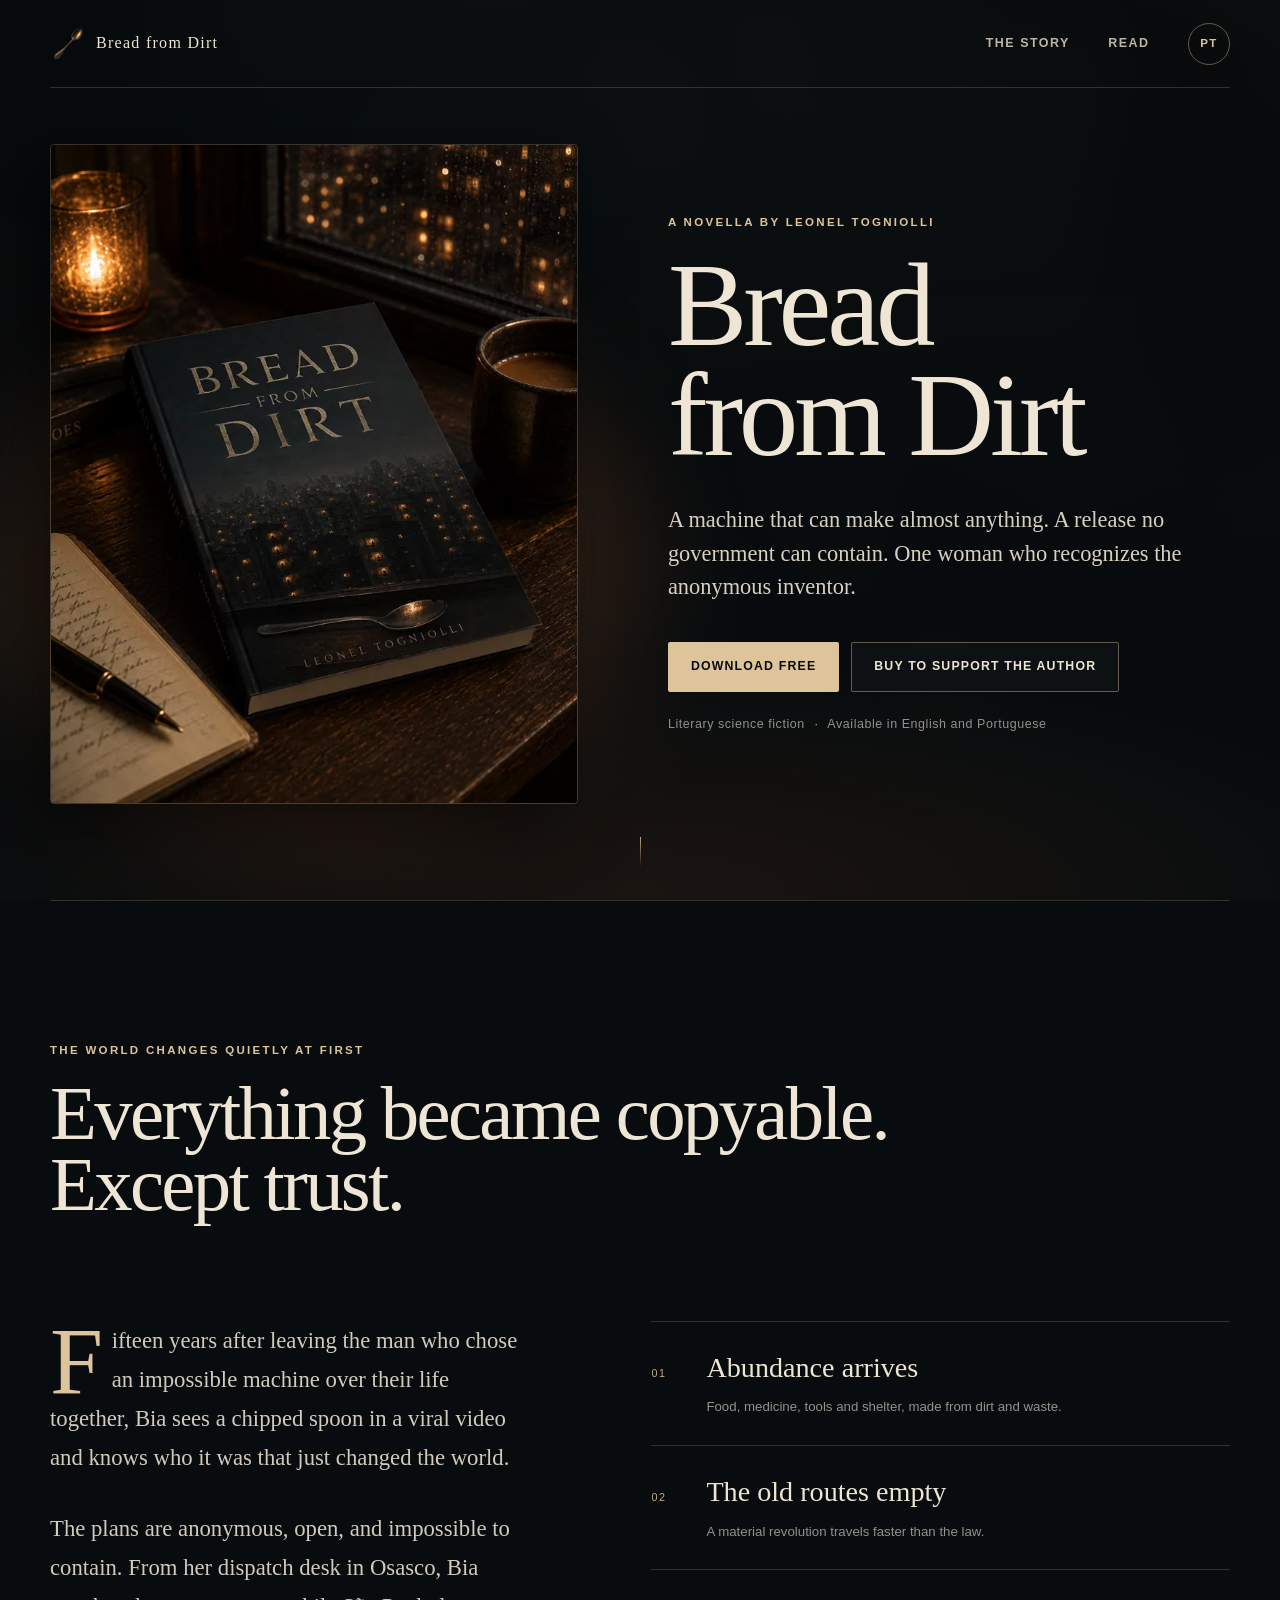
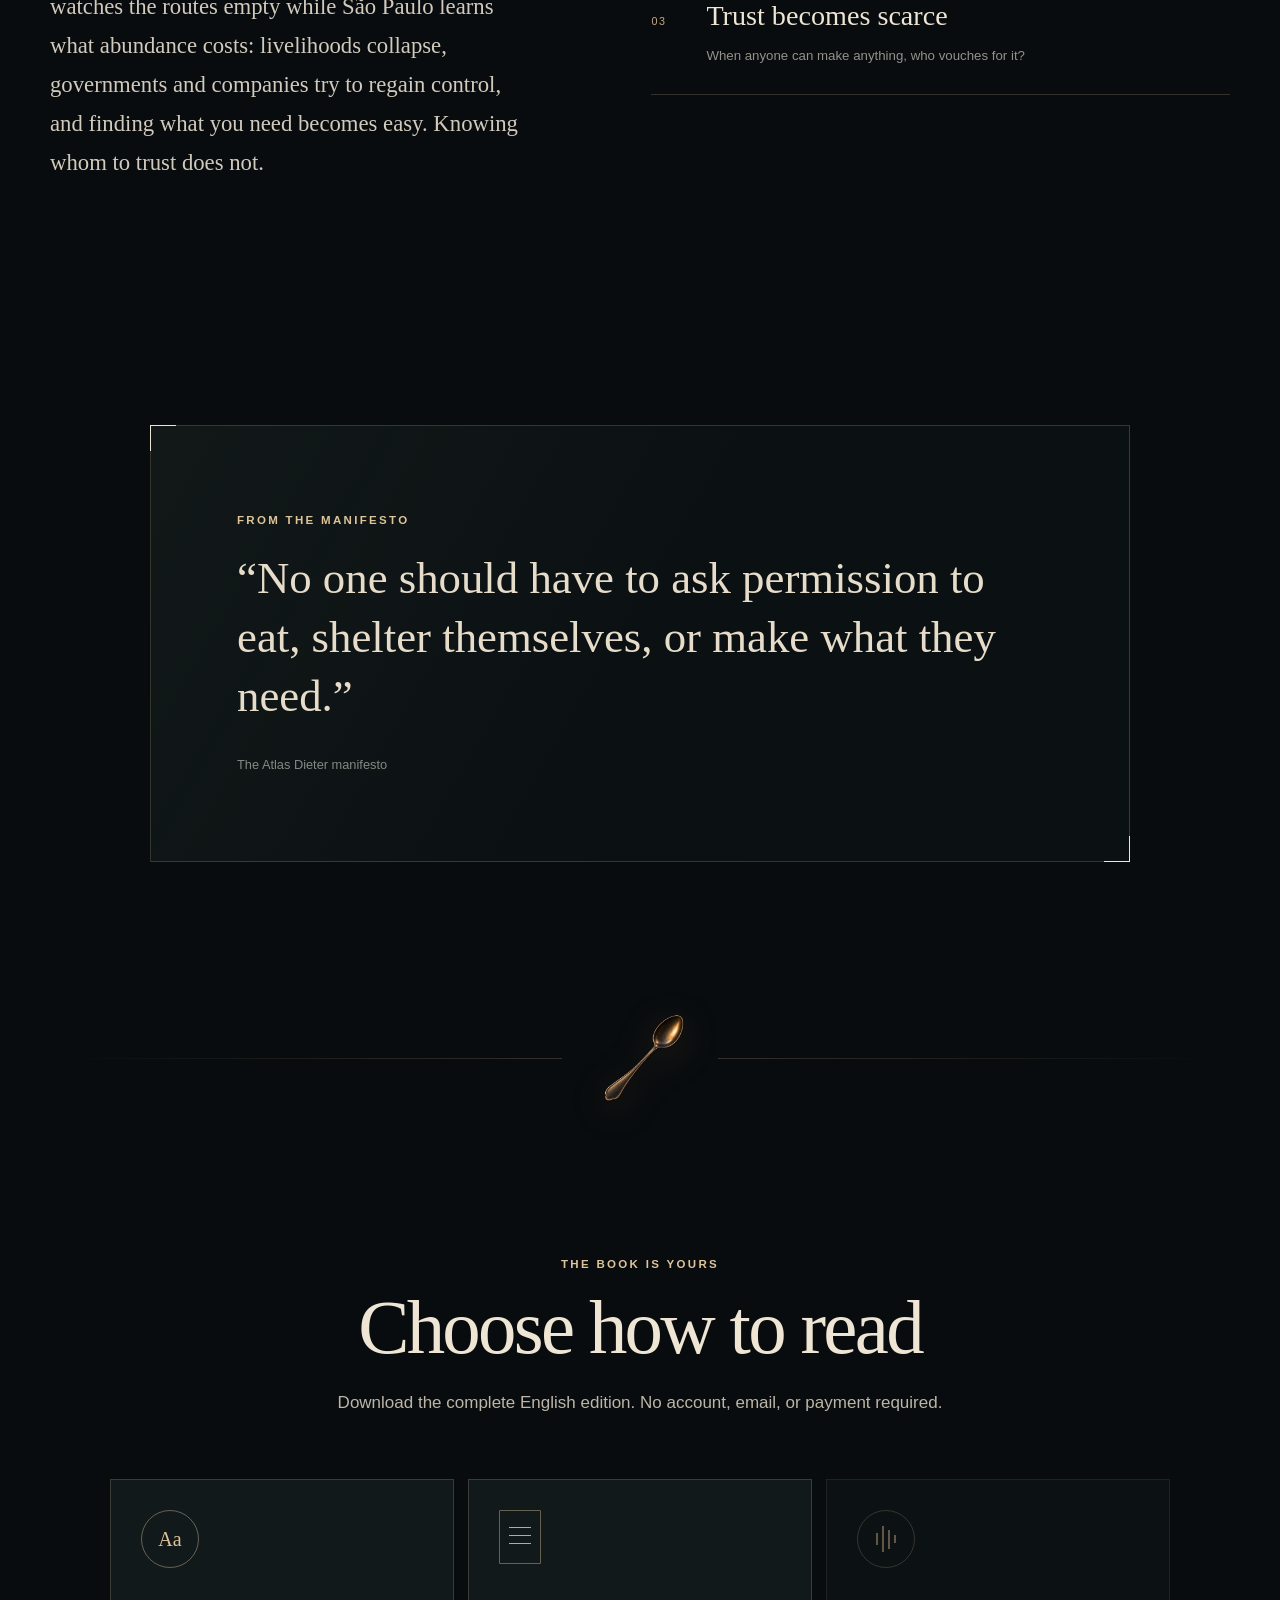
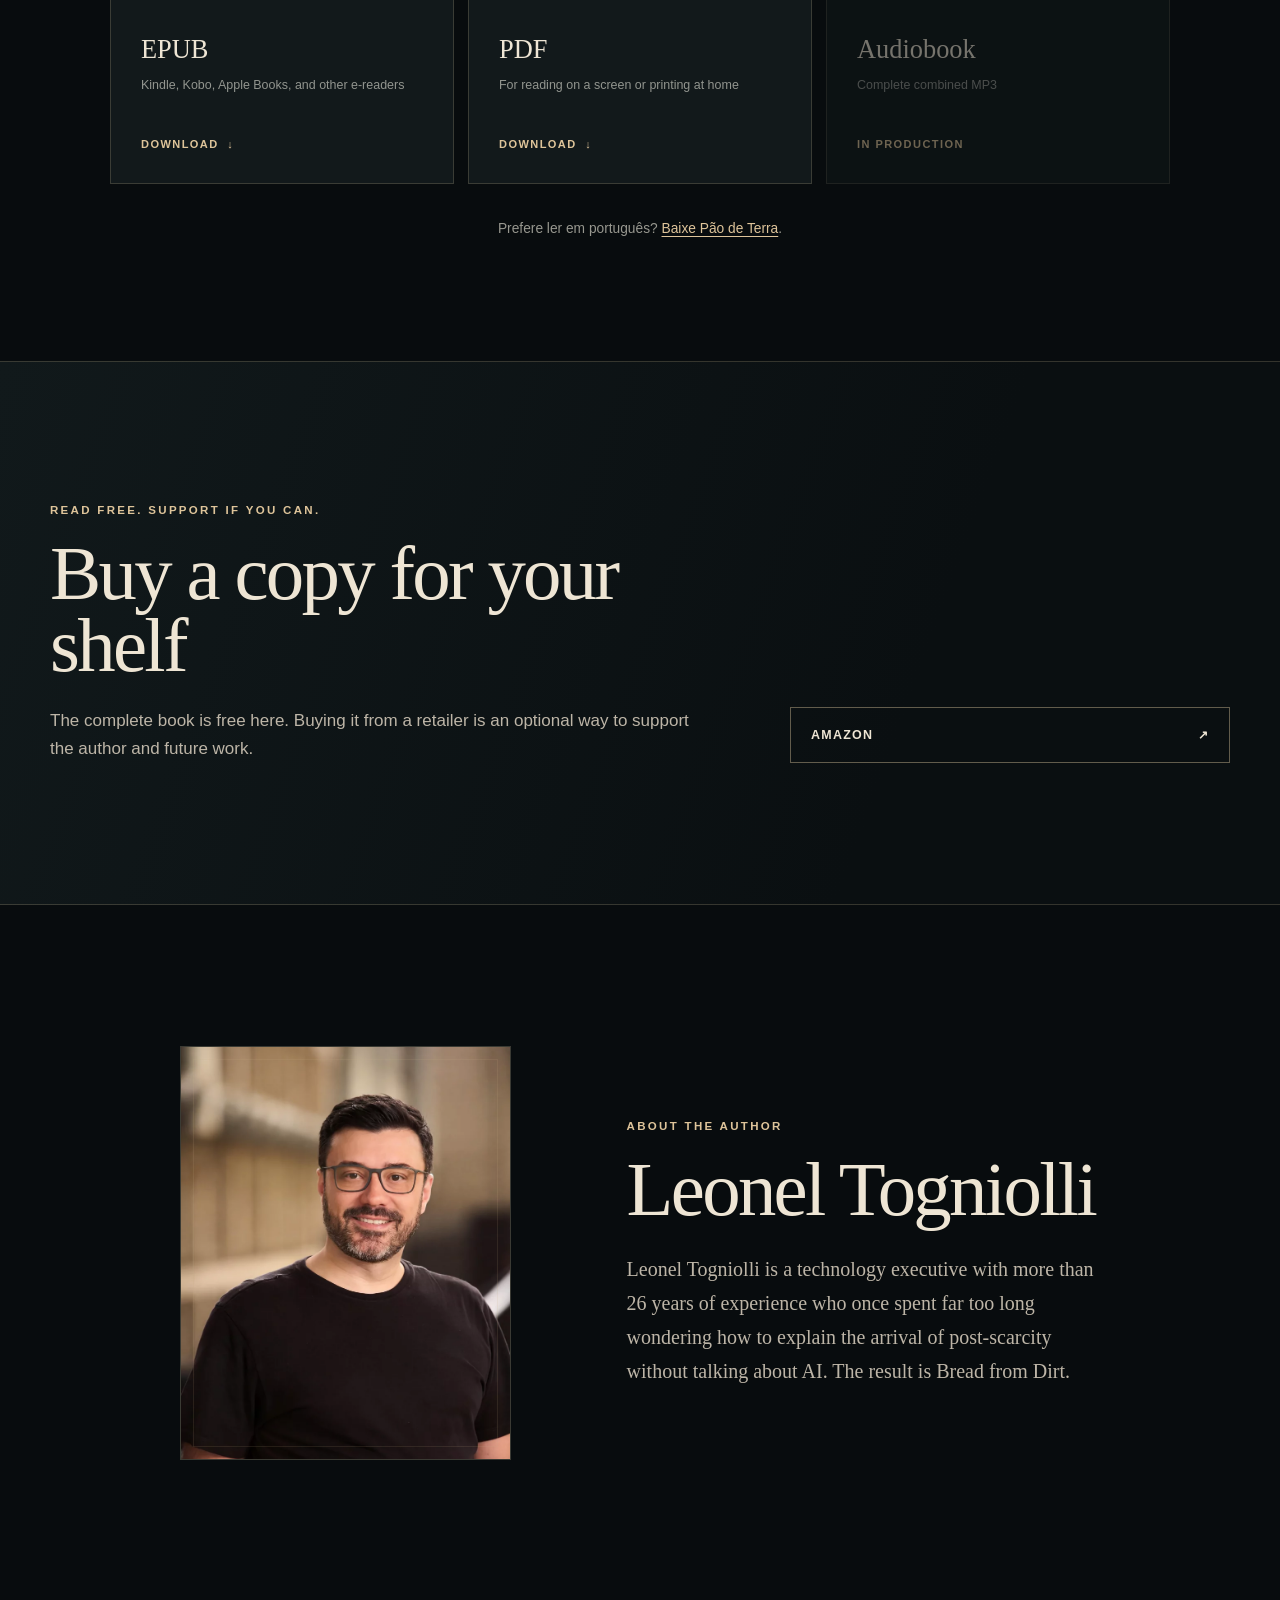
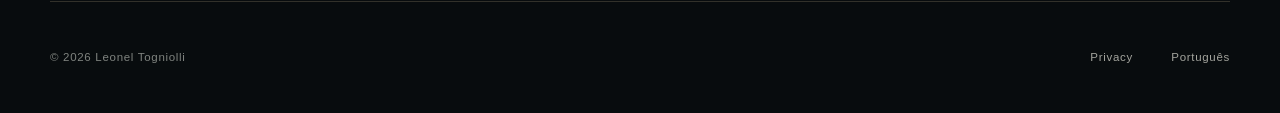
==== en/index.html @ 0d98cf8d "Publish ef00626" ====
<!doctype html>
<html lang="en">
<head>
  <meta charset="utf-8">
  <meta name="viewport" content="width=device-width, initial-scale=1">
  <meta name="description" content="Bread from Dirt is a literary science-fiction novella about an invention that makes physical goods copyable and moves scarcity from objects to trust.">
  <meta name="theme-color" content="#0b1113">
  <meta property="og:type" content="book">
  <meta property="og:title" content="Bread from Dirt | Leonel Togniolli">
  <meta property="og:description" content="A machine that can make almost anything. A release no government can contain. One woman who recognizes the anonymous inventor.">
  <meta property="og:image" content="https://ltogniolli.github.io/bread-from-dirt/assets/brand-mark-social.jpg">
  <meta property="og:image:width" content="1200">
  <meta property="og:image:height" content="1200">
  <meta property="og:image:alt" content="A glowing spoon above São Paulo at night">
  <meta property="og:url" content="https://ltogniolli.github.io/bread-from-dirt/en/">
  <meta property="og:locale" content="en_US">
  <meta name="twitter:card" content="summary_large_image">
  <link rel="canonical" href="https://ltogniolli.github.io/bread-from-dirt/en/">
  <link rel="alternate" hreflang="en" href="https://ltogniolli.github.io/bread-from-dirt/en/">
  <link rel="alternate" hreflang="pt-BR" href="https://ltogniolli.github.io/bread-from-dirt/pt-br/">
  <link rel="alternate" hreflang="x-default" href="https://ltogniolli.github.io/bread-from-dirt/">
  <link rel="icon" href="../assets/brand-mark-64.png" type="image/png">
  <link rel="stylesheet" href="../assets/styles.css">
  <script>document.documentElement.classList.add("js");</script>
  <script type="application/ld+json">
  {
    "@context": "https://schema.org",
    "@type": "Book",
    "name": "Bread from Dirt",
    "author": {"@type": "Person", "name": "Leonel Togniolli"},
    "inLanguage": "en",
    "genre": ["Science fiction", "Literary fiction"],
    "isAccessibleForFree": true,
    "image": "https://ltogniolli.github.io/bread-from-dirt/assets/cover-en.png",
    "url": "https://ltogniolli.github.io/bread-from-dirt/en/"
  }
  </script>
  <title>Bread from Dirt | Leonel Togniolli</title>
</head>
<body class="locale-en">
  <a class="skip-link" href="#main">Skip to content</a>

  <header class="site-header">
    <a class="wordmark" href="#top" aria-label="Bread from Dirt, home">
      <img class="wordmark-mark" src="../assets/brand-mark-160.webp" alt="" width="160" height="160">
      <span>Bread from Dirt</span>
    </a>
    <nav class="header-actions" aria-label="Primary navigation">
      <a class="header-link" href="#story">The story</a>
      <a class="header-link" href="#downloads">Read</a>
      <a class="language-switch" href="../pt-br/" hreflang="pt-BR" lang="pt-BR" data-language-switch="pt-br">
        <span aria-hidden="true">PT</span><span class="sr-only">Ler em português</span>
      </a>
    </nav>
  </header>

  <main id="main">
    <section class="hero" id="top" aria-labelledby="book-title">
      <div class="hero-atmosphere" aria-hidden="true"></div>
      <div class="hero-inner">
        <div class="cover-stage reveal">
          <div class="cover-glow" aria-hidden="true"></div>
          <picture>
            <source
              type="image/webp"
              srcset="../assets/hero-book-en-720.webp 720w, ../assets/hero-book-en-1122.webp 1122w"
              sizes="(max-width: 720px) 88vw, 42vw">
            <img
              class="book-cover"
              src="../assets/book_photo_enus.png"
              alt="A hardcover copy of Bread from Dirt on a writing desk beside a rain-streaked window"
              width="1122"
              height="1402"
              fetchpriority="high">
          </picture>
        </div>

        <div class="hero-copy reveal">
          <p class="eyebrow">A novella by Leonel Togniolli</p>
          <h1 id="book-title">Bread<br>from Dirt</h1>
          <p class="hero-deck">A machine that can make almost anything. A release no government can contain. One woman who recognizes the anonymous inventor.</p>
          <div class="hero-actions">
            <a class="button button-primary" href="#downloads">Download free</a>
            <a class="button button-secondary" href="#support" data-support-link hidden>Buy to support the author</a>
          </div>
          <p class="book-meta">Literary science fiction <span aria-hidden="true">·</span> Available in English and Portuguese</p>
        </div>
      </div>
      <a class="scroll-cue" href="#story" aria-label="Continue to the story"><span aria-hidden="true"></span></a>
    </section>

    <section class="story section" id="story" aria-labelledby="story-title">
      <div class="section-heading reveal">
        <p class="eyebrow">The world changes quietly at first</p>
        <h2 id="story-title">Everything became copyable.<br>Except trust.</h2>
      </div>
      <div class="story-grid">
        <div class="story-copy reveal">
          <p>Fifteen years after leaving the man who chose an impossible machine over their life together, Bia sees a chipped spoon in a viral video and knows who it was that just changed the world.</p>
          <p>The plans are anonymous, open, and impossible to contain. From her dispatch desk in Osasco, Bia watches the routes empty while São Paulo learns what abundance costs: livelihoods collapse, governments and companies try to regain control, and finding what you need becomes easy. Knowing whom to trust does not.</p>
        </div>
        <ol class="cascade-list reveal" aria-label="The cascade">
          <li><span>01</span><strong>Abundance arrives</strong><small>Food, medicine, tools and shelter, made from dirt and waste.</small></li>
          <li><span>02</span><strong>The old routes empty</strong><small>A material revolution travels faster than the law.</small></li>
          <li><span>03</span><strong>Trust becomes scarce</strong><small>When anyone can make anything, who vouches for it?</small></li>
        </ol>
      </div>
    </section>

    <section class="excerpt section" aria-labelledby="excerpt-title">
      <div class="excerpt-frame reveal">
        <p class="eyebrow">From the manifesto</p>
        <h2 id="excerpt-title" class="sr-only">An excerpt from Bread from Dirt</h2>
        <blockquote>
          <p>“No one should have to ask permission to eat, shelter themselves, or make what they need.”</p>
        </blockquote>
        <p class="excerpt-attribution">The Atlas Dieter manifesto</p>
      </div>
    </section>

    <div class="spoon-divider reveal" aria-hidden="true">
      <img src="../assets/brand-mark-160.webp" alt="" width="160" height="160">
    </div>

    <section class="downloads section" id="downloads" aria-labelledby="downloads-title">
      <div class="section-heading centered reveal">
        <p class="eyebrow">The book is yours</p>
        <h2 id="downloads-title">Choose how to read</h2>
        <p>Download the complete English edition. No account, email, or payment required.</p>
      </div>
      <div class="format-grid reveal">
        <a class="format-card" href="../downloads/bread-from-dirt.epub" download data-download="epub">
          <span class="format-icon" aria-hidden="true">Aa</span>
          <span class="format-copy"><strong>EPUB</strong><small>Kindle, Kobo, Apple Books, and other e-readers</small></span>
          <span class="format-action">Download <span aria-hidden="true">↓</span></span>
        </a>
        <a class="format-card" href="../downloads/bread-from-dirt.pdf" download data-download="pdf">
          <span class="format-icon format-icon-page" aria-hidden="true"></span>
          <span class="format-copy"><strong>PDF</strong><small>For reading on a screen or printing at home</small></span>
          <span class="format-action">Download <span aria-hidden="true">↓</span></span>
        </a>
        <a class="format-card is-unavailable" aria-disabled="true" data-download="audio">
          <span class="format-icon format-icon-audio" aria-hidden="true"><i></i><i></i><i></i><i></i></span>
          <span class="format-copy"><strong>Audiobook</strong><small>Complete combined MP3</small></span>
          <span class="format-action" data-availability>In production</span>
        </a>
      </div>
      <p class="edition-switch reveal">Prefere ler em português? <a href="../pt-br/#downloads" hreflang="pt-BR" lang="pt-BR" data-language-switch="pt-br">Baixe Pão de Terra</a>.</p>
    </section>

    <section class="support section" id="support" aria-labelledby="support-title" data-support-section hidden>
      <div class="support-inner reveal">
        <div>
          <p class="eyebrow">Read free. Support if you can.</p>
          <h2 id="support-title">Buy a copy for your shelf</h2>
          <p>The complete book is free here. Buying it from a retailer is an optional way to support the author and future work.</p>
        </div>
        <div class="retailer-list" aria-label="Book retailers">
          <a class="retailer-button" data-retailer="amazon" hidden>Amazon <span aria-hidden="true">↗</span></a>
          <a class="retailer-button" data-retailer="kobo" hidden>Kobo <span aria-hidden="true">↗</span></a>
          <a class="retailer-button" data-retailer="apple" hidden>Apple Books <span aria-hidden="true">↗</span></a>
        </div>
      </div>
    </section>

    <section class="author section" aria-labelledby="author-title">
      <div class="author-inner reveal">
        <div class="author-photo-frame">
          <img data-author-photo src="../assets/author-800.webp" alt="Portrait of Leonel Togniolli" width="800" height="1192">
        </div>
        <div class="author-copy">
          <p class="eyebrow">About the author</p>
          <h2 id="author-title">Leonel Togniolli</h2>
          <p data-author-bio>Leonel Togniolli is a technology executive with more than 26 years of experience who once spent far too long wondering how to explain the arrival of post-scarcity without talking about AI. The result is <em>Bread from Dirt</em>.</p>
        </div>
      </div>
    </section>
  </main>

  <footer class="site-footer">
    <p><span aria-hidden="true">©</span> <span data-current-year>2026</span> Leonel Togniolli</p>
    <nav aria-label="Footer navigation">
      <button type="button" class="text-button" data-open-privacy>Privacy</button>
      <a href="../pt-br/" hreflang="pt-BR" lang="pt-BR" data-language-switch="pt-br">Português</a>
    </nav>
  </footer>

  <aside class="consent-banner" data-consent-banner hidden aria-labelledby="consent-title">
    <div>
      <strong id="consent-title">Help improve this page?</strong>
      <p>With your permission, Google Analytics measures visits and download clicks. The site works exactly the same if you decline.</p>
    </div>
    <div class="consent-actions">
      <button class="button button-quiet" type="button" data-consent="denied">Decline</button>
      <button class="button button-primary" type="button" data-consent="granted">Allow analytics</button>
    </div>
  </aside>

  <dialog class="privacy-dialog" data-privacy-dialog aria-labelledby="privacy-title">
    <button class="dialog-close" type="button" data-close-privacy aria-label="Close privacy information">×</button>
    <p class="eyebrow">Your choice</p>
    <h2 id="privacy-title">Privacy and analytics</h2>
    <p>This site uses no account, advertising, or download gate. If you allow analytics, Google Analytics receives page-view, language-switch, retailer-click, and download events. Analytics does not load before you consent.</p>
    <p data-analytics-unconfigured>The analytics measurement ID has not been configured, so no analytics is currently active.</p>
    <div class="dialog-actions" data-privacy-actions>
      <button class="button button-quiet" type="button" data-consent="denied">Do not measure</button>
      <button class="button button-primary" type="button" data-consent="granted">Allow analytics</button>
    </div>
  </dialog>

  <noscript><p class="noscript-note">JavaScript is only used for optional analytics, subtle animation, and configured audiobook or retailer links. EPUB and PDF downloads remain available.</p></noscript>
  <script type="module" src="../assets/site.js"></script>
</body>
</html>
---- assets/styles.css ----
:root {
  color-scheme: dark;
  --ink: #080c0e;
  --ink-soft: #0e1518;
  --panel: #12191b;
  --panel-light: #182124;
  --paper: #eee5d4;
  --paper-muted: #bdb5a7;
  --brass: #c2aa80;
  --brass-bright: #dec49a;
  --amber: #bd7040;
  --line: rgba(220, 197, 157, 0.2);
  --line-strong: rgba(220, 197, 157, 0.42);
  --serif: "Iowan Old Style", "Palatino Linotype", Palatino, Georgia, serif;
  --sans: Inter, ui-sans-serif, -apple-system, BlinkMacSystemFont, "Segoe UI", sans-serif;
  --page: min(1180px, calc(100vw - 48px));
  --section-space: clamp(88px, 11vw, 168px);
}

*,
*::before,
*::after {
  box-sizing: border-box;
}

html {
  scroll-behavior: smooth;
  scroll-padding-top: 90px;
}

body {
  margin: 0;
  min-width: 300px;
  overflow-x: hidden;
  background: var(--ink);
  color: var(--paper);
  font-family: var(--sans);
  font-size: 17px;
  line-height: 1.65;
  text-rendering: optimizeLegibility;
}

body::before {
  position: fixed;
  z-index: -2;
  inset: 0;
  content: "";
  opacity: 0.035;
  pointer-events: none;
  background-image:
    repeating-linear-gradient(0deg, transparent 0 3px, rgba(255, 255, 255, 0.4) 4px),
    repeating-linear-gradient(90deg, transparent 0 5px, rgba(255, 255, 255, 0.24) 6px);
  background-size: 7px 7px, 11px 11px;
  mix-blend-mode: soft-light;
}

::selection {
  background: var(--brass);
  color: var(--ink);
}

a {
  color: inherit;
  text-underline-offset: 0.22em;
}

button,
a {
  -webkit-tap-highlight-color: transparent;
}

button {
  color: inherit;
  font: inherit;
}

img {
  display: block;
  max-width: 100%;
}

[hidden] {
  display: none !important;
}

.sr-only {
  position: absolute !important;
  width: 1px !important;
  height: 1px !important;
  padding: 0 !important;
  margin: -1px !important;
  overflow: hidden !important;
  clip: rect(0, 0, 0, 0) !important;
  white-space: nowrap !important;
  border: 0 !important;
}

.skip-link {
  position: fixed;
  z-index: 100;
  top: 12px;
  left: 12px;
  padding: 10px 16px;
  transform: translateY(-160%);
  border-radius: 2px;
  background: var(--paper);
  color: var(--ink);
  font-weight: 700;
}

.skip-link:focus {
  transform: none;
}

:focus-visible {
  outline: 2px solid var(--brass-bright);
  outline-offset: 4px;
}

.site-header {
  position: absolute;
  z-index: 20;
  top: 0;
  left: 50%;
  display: flex;
  width: var(--page);
  height: 88px;
  align-items: center;
  justify-content: space-between;
  transform: translateX(-50%);
  border-bottom: 1px solid var(--line);
}

.wordmark {
  display: inline-flex;
  align-items: center;
  gap: 12px;
  color: var(--paper);
  font-family: var(--serif);
  font-size: 1rem;
  letter-spacing: 0.08em;
  text-decoration: none;
}

.wordmark-mark {
  display: block;
  width: 34px;
  height: 34px;
  object-fit: cover;
}

.header-actions,
.site-footer nav {
  display: flex;
  align-items: center;
  gap: clamp(18px, 3vw, 42px);
}

.header-link {
  color: var(--paper-muted);
  font-size: 0.78rem;
  font-weight: 650;
  letter-spacing: 0.12em;
  text-decoration: none;
  text-transform: uppercase;
  transition: color 180ms ease;
}

.header-link:hover {
  color: var(--paper);
}

.language-switch {
  display: grid;
  width: 42px;
  height: 42px;
  place-items: center;
  border: 1px solid var(--line-strong);
  border-radius: 50%;
  color: var(--brass-bright);
  font-size: 0.72rem;
  font-weight: 750;
  letter-spacing: 0.12em;
  text-decoration: none;
  transition: border-color 180ms ease, background 180ms ease;
}

.language-switch:hover {
  border-color: var(--brass-bright);
  background: rgba(194, 170, 128, 0.1);
}

.hero {
  position: relative;
  display: grid;
  min-height: 100svh;
  overflow: hidden;
  isolation: isolate;
}

.hero::after {
  position: absolute;
  z-index: -1;
  right: -20%;
  bottom: -28%;
  left: -20%;
  height: 58%;
  content: "";
  background: radial-gradient(ellipse at center, rgba(139, 72, 36, 0.15), transparent 63%);
  pointer-events: none;
}

.hero-atmosphere {
  position: absolute;
  z-index: -2;
  inset: -8%;
  opacity: 0.14;
  background-position: center 70%;
  background-size: cover;
  filter: blur(36px) saturate(0.65);
  transform: scale(1.08);
  mask-image: linear-gradient(to bottom, black, transparent 90%);
}

.locale-en .hero-atmosphere {
  background-image: url("./hero-book-en-720.webp");
}

.locale-ptbr .hero-atmosphere {
  background-image: url("./hero-book-ptbr-720.webp");
}

.hero-inner {
  display: grid;
  width: var(--page);
  margin: auto;
  padding: 126px 0 78px;
  align-items: center;
  grid-template-columns: minmax(320px, 0.94fr) minmax(390px, 1fr);
  gap: clamp(48px, 7vw, 110px);
}

.cover-stage {
  position: relative;
  width: min(100%, 540px);
  justify-self: end;
}

.cover-glow {
  position: absolute;
  z-index: -1;
  inset: 24% -12% -4%;
  border-radius: 50%;
  background: rgba(190, 107, 54, 0.2);
  filter: blur(55px);
}

.book-cover {
  width: 100%;
  height: auto;
  border: 1px solid rgba(221, 197, 156, 0.22);
  border-radius: 4px;
  box-shadow:
    -18px 22px 64px rgba(0, 0, 0, 0.58),
    1px 0 0 rgba(255, 255, 255, 0.12) inset;
}

.hero-copy {
  max-width: 650px;
}

.eyebrow {
  margin: 0 0 20px;
  color: var(--brass-bright);
  font-size: 0.72rem;
  font-weight: 720;
  letter-spacing: 0.2em;
  line-height: 1.4;
  text-transform: uppercase;
}

.hero h1,
.section-heading h2,
.support h2,
.author h2,
.privacy-dialog h2 {
  margin: 0;
  font-family: var(--serif);
  font-weight: 400;
  letter-spacing: -0.035em;
  line-height: 0.93;
}

.hero h1 {
  max-width: 720px;
  font-size: clamp(4.8rem, 9.3vw, 9.2rem);
}

.locale-ptbr .hero h1 {
  font-size: clamp(4.6rem, 8.7vw, 8.6rem);
}

.hero-deck {
  max-width: 615px;
  margin: 32px 0 0;
  color: #d8d0c1;
  font-family: var(--serif);
  font-size: clamp(1.23rem, 1.75vw, 1.55rem);
  line-height: 1.5;
}

.hero-actions,
.gate-actions,
.dialog-actions,
.consent-actions {
  display: flex;
  flex-wrap: wrap;
  gap: 12px;
}

.hero-actions {
  margin-top: 38px;
}

.button {
  display: inline-flex;
  min-height: 50px;
  padding: 12px 22px;
  align-items: center;
  justify-content: center;
  border: 1px solid transparent;
  border-radius: 2px;
  cursor: pointer;
  font-size: 0.77rem;
  font-weight: 760;
  letter-spacing: 0.095em;
  line-height: 1.25;
  text-align: center;
  text-decoration: none;
  text-transform: uppercase;
  transition: transform 180ms ease, background 180ms ease, border-color 180ms ease;
}

.button:hover {
  transform: translateY(-2px);
}

.button-primary {
  background: var(--brass-bright);
  color: var(--ink);
}

.button-primary:hover {
  background: #edd3a8;
}

.button-secondary,
.button-quiet {
  border-color: var(--line-strong);
  background: rgba(255, 255, 255, 0.025);
  color: var(--paper);
}

.button-secondary:hover,
.button-quiet:hover {
  border-color: var(--brass-bright);
  background: rgba(194, 170, 128, 0.09);
}

.book-meta {
  margin: 22px 0 0;
  color: #8f918d;
  font-size: 0.78rem;
  letter-spacing: 0.045em;
}

.book-meta span {
  margin: 0 0.45em;
  color: var(--brass);
}

.scroll-cue {
  position: absolute;
  bottom: 25px;
  left: 50%;
  display: grid;
  width: 36px;
  height: 46px;
  place-items: center;
  transform: translateX(-50%);
}

.scroll-cue span {
  width: 1px;
  height: 30px;
  background: linear-gradient(to bottom, var(--brass), transparent);
  animation: drift 2s ease-in-out infinite;
}

@keyframes drift {
  0%, 100% { transform: translateY(-3px); opacity: 0.45; }
  50% { transform: translateY(4px); opacity: 1; }
}

.section {
  width: var(--page);
  margin-inline: auto;
  padding-block: var(--section-space);
}

.section-heading {
  max-width: 880px;
}

.section-heading.centered {
  margin-inline: auto;
  text-align: center;
}

.section-heading h2,
.support h2,
.author h2 {
  font-size: clamp(3rem, 6vw, 6rem);
}

.section-heading > p:last-child {
  max-width: 610px;
  margin: 26px auto 0;
  color: var(--paper-muted);
}

.story {
  border-top: 1px solid var(--line);
}

.story-grid {
  display: grid;
  margin-top: clamp(58px, 8vw, 100px);
  grid-template-columns: minmax(280px, 0.9fr) minmax(380px, 1.1fr);
  gap: clamp(60px, 10vw, 150px);
}

.story-copy {
  color: #d2cabd;
  font-family: var(--serif);
  font-size: clamp(1.18rem, 1.8vw, 1.42rem);
  line-height: 1.72;
}

.story-copy p {
  margin: 0;
}

.story-copy p + p {
  margin-top: 1.4em;
}

.story-copy p:first-child::first-letter {
  float: left;
  margin: 0.08em 0.09em 0 0;
  color: var(--brass-bright);
  font-family: var(--serif);
  font-size: 4.2em;
  line-height: 0.72;
}

.cascade-list {
  margin: 0;
  padding: 0;
  list-style: none;
  counter-reset: cascade;
}

.cascade-list li {
  display: grid;
  padding: 23px 0 27px;
  align-items: baseline;
  border-top: 1px solid var(--line);
  grid-template-columns: 55px 1fr;
}

.cascade-list li:last-child {
  border-bottom: 1px solid var(--line);
}

.cascade-list span {
  color: var(--brass);
  font-size: 0.67rem;
  letter-spacing: 0.15em;
}

.cascade-list strong {
  font-family: var(--serif);
  font-size: clamp(1.4rem, 2.2vw, 1.9rem);
  font-weight: 400;
}

.cascade-list small {
  margin-top: 5px;
  color: #92928b;
  font-size: 0.83rem;
  grid-column: 2;
}

.spoon-divider {
  position: relative;
  display: flex;
  width: var(--page);
  height: 112px;
  margin: 0 auto;
  align-items: center;
  justify-content: center;
}

.spoon-divider::before,
.spoon-divider::after {
  width: calc(50% - 78px);
  height: 1px;
  content: "";
  background: linear-gradient(to right, transparent, var(--line));
}

.spoon-divider::after {
  background: linear-gradient(to left, transparent, var(--line));
}

.spoon-divider img {
  width: 96px;
  height: 96px;
  margin-inline: 30px;
  object-fit: contain;
  filter: drop-shadow(0 8px 18px rgba(189, 112, 64, 0.17));
}

.excerpt {
  padding-top: clamp(70px, 8vw, 110px);
}

.excerpt-frame {
  position: relative;
  max-width: 980px;
  margin-inline: auto;
  padding: clamp(42px, 7vw, 86px);
  border: 1px solid var(--line);
  background:
    linear-gradient(120deg, rgba(194, 170, 128, 0.045), transparent 50%),
    rgba(14, 21, 24, 0.62);
}

.excerpt-frame::before,
.excerpt-frame::after {
  position: absolute;
  width: 26px;
  height: 26px;
  content: "";
  border-color: var(--brass);
}

.excerpt-frame::before {
  top: -1px;
  left: -1px;
  border-top: 1px solid;
  border-left: 1px solid;
}

.excerpt-frame::after {
  right: -1px;
  bottom: -1px;
  border-right: 1px solid;
  border-bottom: 1px solid;
}

.excerpt blockquote {
  margin: 0;
}

.excerpt blockquote p {
  margin: 0;
  color: #e6dcc9;
  font-family: var(--serif);
  font-size: clamp(1.8rem, 3.5vw, 3.3rem);
  line-height: 1.32;
}

.excerpt-attribution {
  margin: 28px 0 0;
  color: #858984;
  font-size: 0.8rem;
}

.downloads {
  padding-bottom: calc(var(--section-space) * 0.85);
}

.format-grid {
  display: grid;
  max-width: 1060px;
  margin: 62px auto 0;
  grid-template-columns: repeat(3, 1fr);
  gap: 14px;
}

.format-card {
  position: relative;
  display: flex;
  min-height: 305px;
  padding: 30px;
  flex-direction: column;
  border: 1px solid var(--line);
  background: var(--panel);
  color: var(--paper);
  text-decoration: none;
  transition: transform 220ms ease, border-color 220ms ease, background 220ms ease;
}

.format-card:not(.is-unavailable):hover {
  z-index: 1;
  transform: translateY(-6px);
  border-color: var(--brass);
  background: var(--panel-light);
}

.format-card.is-unavailable {
  cursor: default;
  opacity: 0.48;
}

.format-icon {
  display: grid;
  width: 58px;
  height: 58px;
  place-items: center;
  border: 1px solid var(--line-strong);
  border-radius: 50%;
  color: var(--brass-bright);
  font-family: var(--serif);
  font-size: 1.25rem;
}

.format-icon-page {
  position: relative;
  width: 42px;
  height: 54px;
  border-radius: 1px;
}

.format-icon-page::before,
.format-icon-page::after {
  position: absolute;
  top: 16px;
  right: 9px;
  left: 9px;
  height: 1px;
  content: "";
  background: var(--brass);
  box-shadow: 0 8px 0 var(--brass), 0 16px 0 var(--brass);
}

.format-icon-audio {
  display: flex;
  align-items: center;
  justify-content: center;
  gap: 4px;
}

.format-icon-audio i {
  display: block;
  width: 2px;
  height: 12px;
  background: var(--brass);
}

.format-icon-audio i:nth-child(2) { height: 26px; }
.format-icon-audio i:nth-child(3) { height: 19px; }
.format-icon-audio i:nth-child(4) { height: 8px; }

.format-copy {
  margin-top: auto;
}

.format-copy strong,
.format-copy small {
  display: block;
}

.format-copy strong {
  margin-top: 40px;
  font-family: var(--serif);
  font-size: 1.65rem;
  font-weight: 400;
}

.format-copy small {
  min-height: 2.8em;
  margin-top: 4px;
  color: #92958f;
  font-size: 0.78rem;
  line-height: 1.45;
}

.format-action {
  margin-top: 24px;
  color: var(--brass-bright);
  font-size: 0.69rem;
  font-weight: 740;
  letter-spacing: 0.13em;
  text-transform: uppercase;
}

.format-action span {
  margin-left: 4px;
}

.edition-switch {
  margin: 34px 0 0;
  color: #97978f;
  font-size: 0.86rem;
  text-align: center;
}

.edition-switch a {
  color: var(--brass-bright);
}

.support {
  width: 100%;
  padding-inline: max(24px, calc((100vw - 1180px) / 2));
  border-top: 1px solid var(--line);
  border-bottom: 1px solid var(--line);
  background: linear-gradient(110deg, #11191b, #0a0f11 70%);
}

.support-inner {
  display: grid;
  max-width: 1180px;
  margin-inline: auto;
  align-items: end;
  grid-template-columns: 1.2fr 0.8fr;
  gap: 80px;
}

.support h2 {
  max-width: 700px;
}

.support p:not(.eyebrow) {
  max-width: 650px;
  margin: 26px 0 0;
  color: var(--paper-muted);
}

.retailer-list {
  display: grid;
  gap: 10px;
}

.retailer-button {
  display: flex;
  padding: 17px 20px;
  align-items: center;
  justify-content: space-between;
  border: 1px solid var(--line-strong);
  color: var(--paper);
  font-size: 0.78rem;
  font-weight: 700;
  letter-spacing: 0.1em;
  text-decoration: none;
  text-transform: uppercase;
  transition: border-color 180ms ease, background 180ms ease;
}

.retailer-button:hover {
  border-color: var(--brass);
  background: rgba(194, 170, 128, 0.08);
}

.author-inner {
  display: grid;
  max-width: 920px;
  margin-inline: auto;
  align-items: center;
  grid-template-columns: minmax(240px, 0.7fr) minmax(300px, 1fr);
  gap: clamp(50px, 9vw, 120px);
}

.author-photo-frame {
  position: relative;
  aspect-ratio: 4 / 5;
  border: 1px solid var(--line);
  background: #111719;
}

.author-photo-frame::before {
  position: absolute;
  z-index: 1;
  inset: 12px;
  content: "";
  border: 1px solid rgba(194, 170, 128, 0.12);
  pointer-events: none;
}

.author-photo-frame img {
  width: 100%;
  height: 100%;
  object-fit: cover;
  object-position: center 30%;
}

.author-placeholder {
  display: grid;
  width: 100%;
  height: 100%;
  place-content: center;
  text-align: center;
}

.author-placeholder span {
  color: var(--brass);
  font-family: var(--serif);
  font-size: clamp(3.5rem, 8vw, 6.5rem);
  letter-spacing: -0.05em;
}

.author-placeholder small {
  color: #777c78;
  font-size: 0.62rem;
  letter-spacing: 0.18em;
  text-transform: uppercase;
}

.author-copy > p:last-child {
  margin: 27px 0 0;
  color: var(--paper-muted);
  font-family: var(--serif);
  font-size: 1.25rem;
  line-height: 1.7;
}

.site-footer {
  display: flex;
  width: var(--page);
  min-height: 112px;
  margin-inline: auto;
  align-items: center;
  justify-content: space-between;
  border-top: 1px solid var(--line);
  color: #7f837f;
  font-size: 0.72rem;
  letter-spacing: 0.06em;
}

.site-footer a,
.text-button {
  border: 0;
  background: none;
  color: #a3a49d;
  cursor: pointer;
  font-size: inherit;
  letter-spacing: inherit;
  padding: 0;
  text-decoration: underline;
  text-decoration-color: transparent;
  text-underline-offset: 0.3em;
}

.site-footer a:hover,
.text-button:hover {
  color: var(--paper);
  text-decoration-color: var(--brass);
}

.consent-banner {
  position: fixed;
  z-index: 80;
  right: 24px;
  bottom: 24px;
  display: grid;
  max-width: 620px;
  padding: 23px;
  align-items: center;
  border: 1px solid var(--line-strong);
  border-radius: 3px;
  background: rgba(13, 19, 21, 0.98);
  box-shadow: 0 25px 70px rgba(0, 0, 0, 0.48);
  grid-template-columns: 1fr auto;
  gap: 24px;
}

.consent-banner strong {
  font-family: var(--serif);
  font-size: 1.15rem;
  font-weight: 400;
}

.consent-banner p {
  margin: 4px 0 0;
  color: #a6a79f;
  font-size: 0.74rem;
  line-height: 1.45;
}

.consent-banner .button {
  min-height: 42px;
  padding: 9px 14px;
  font-size: 0.65rem;
}

.privacy-dialog {
  width: min(600px, calc(100vw - 32px));
  padding: clamp(30px, 6vw, 55px);
  border: 1px solid var(--line-strong);
  border-radius: 3px;
  background: var(--panel);
  color: var(--paper);
  box-shadow: 0 30px 90px rgba(0, 0, 0, 0.72);
}

.privacy-dialog::backdrop {
  background: rgba(3, 6, 7, 0.78);
  backdrop-filter: blur(5px);
}

.privacy-dialog h2 {
  font-size: clamp(2.3rem, 5vw, 4rem);
}

.privacy-dialog > p:not(.eyebrow) {
  color: var(--paper-muted);
}

.dialog-close {
  position: absolute;
  top: 14px;
  right: 17px;
  border: 0;
  background: none;
  cursor: pointer;
  color: var(--paper-muted);
  font-family: var(--serif);
  font-size: 1.8rem;
}

.dialog-actions {
  margin-top: 28px;
}

.noscript-note {
  position: fixed;
  z-index: 90;
  right: 20px;
  bottom: 20px;
  max-width: 440px;
  margin: 0;
  padding: 14px 18px;
  border: 1px solid var(--line-strong);
  background: var(--panel);
  color: var(--paper-muted);
  font-size: 0.74rem;
}

.js .reveal {
  opacity: 0;
  transform: translateY(24px);
  transition: opacity 850ms cubic-bezier(0.22, 1, 0.36, 1), transform 850ms cubic-bezier(0.22, 1, 0.36, 1);
}

.js .reveal.is-visible {
  opacity: 1;
  transform: none;
}

.hero .reveal:nth-child(2) {
  transition-delay: 120ms;
}

.language-gate {
  display: grid;
  min-height: 100svh;
  place-items: center;
  background:
    radial-gradient(circle at 50% 90%, rgba(158, 85, 43, 0.17), transparent 45%),
    var(--ink);
}

.gate-card {
  width: min(650px, calc(100vw - 42px));
  padding: clamp(45px, 8vw, 80px);
  border: 1px solid var(--line);
  text-align: center;
}

.gate-logo {
  width: 94px;
  height: 94px;
  margin: 0 auto 30px;
  border: 1px solid var(--line-strong);
  border-radius: 5px;
}

.gate-card h1 {
  margin: 0;
  font-family: var(--serif);
  font-size: clamp(3rem, 10vw, 6rem);
  font-weight: 400;
  line-height: 0.98;
}

.gate-card h1 span {
  color: var(--brass);
}

.gate-card > p {
  margin: 26px 0;
  color: var(--paper-muted);
}

.gate-actions {
  justify-content: center;
}

@media (max-width: 960px) {
  :root {
    --page: min(100% - 38px, 760px);
  }

  .hero-inner {
    grid-template-columns: minmax(270px, 0.82fr) minmax(330px, 1fr);
    gap: 45px;
  }

  .hero h1,
  .locale-ptbr .hero h1 {
    font-size: clamp(4rem, 10vw, 6.2rem);
  }

  .story-grid {
    grid-template-columns: 1fr;
    gap: 55px;
  }

  .story-copy {
    max-width: 700px;
  }

  .format-card {
    min-height: 280px;
    padding: 24px;
  }

  .support-inner {
    grid-template-columns: 1fr;
    gap: 55px;
  }
}

@media (max-width: 720px) {
  :root {
    --page: calc(100% - 32px);
    --section-space: 90px;
  }

  body {
    font-size: 16px;
  }

  .site-header {
    height: 72px;
  }

  .wordmark {
    font-size: 0.9rem;
  }

  .header-link,
  .wordmark > span:last-child {
    display: none;
  }

  .language-switch {
    width: 38px;
    height: 38px;
  }

  .hero {
    min-height: auto;
  }

  .hero-inner {
    padding: 108px 0 92px;
    grid-template-columns: 1fr;
    gap: 58px;
  }

  .cover-stage {
    width: min(88vw, 460px);
    justify-self: center;
  }

  .hero-copy {
    max-width: 570px;
    text-align: center;
  }

  .hero h1,
  .locale-ptbr .hero h1 {
    font-size: clamp(4.1rem, 20vw, 7.2rem);
  }

  .hero-deck {
    font-size: 1.2rem;
  }

  .hero-actions {
    justify-content: center;
  }

  .book-meta {
    line-height: 1.5;
  }

  .scroll-cue {
    display: none;
  }

  .section-heading h2,
  .support h2,
  .author h2 {
    font-size: clamp(2.8rem, 13vw, 4.8rem);
  }

  .story-grid {
    margin-top: 48px;
  }

  .story-copy {
    font-size: 1.12rem;
  }

  .spoon-divider img {
    width: 82px;
    height: 82px;
    margin-inline: 18px;
  }

  .format-grid {
    grid-template-columns: 1fr;
  }

  .format-card {
    min-height: 230px;
  }

  .author-inner {
    grid-template-columns: 1fr;
    gap: 45px;
  }

  .author-photo-frame {
    width: min(70vw, 330px);
  }

  .site-footer {
    padding: 28px 0;
    align-items: flex-start;
    flex-direction: column;
    gap: 12px;
  }

  .consent-banner {
    right: 12px;
    bottom: 12px;
    left: 12px;
    padding: 18px;
    grid-template-columns: 1fr;
    gap: 15px;
  }
}

@media (max-width: 430px) {
  .hero-actions,
  .hero-actions .button,
  .gate-actions,
  .gate-actions .button,
  .consent-actions,
  .consent-actions .button,
  .dialog-actions,
  .dialog-actions .button {
    width: 100%;
  }

  .excerpt-frame {
    padding: 36px 24px;
  }

  .excerpt blockquote p {
    font-size: 1.62rem;
  }
}

@media (prefers-reduced-motion: reduce) {
  html {
    scroll-behavior: auto;
  }

  *,
  *::before,
  *::after {
    animation-duration: 0.01ms !important;
    animation-iteration-count: 1 !important;
    scroll-behavior: auto !important;
    transition-duration: 0.01ms !important;
  }

  .js .reveal {
    opacity: 1;
    transform: none;
  }
}
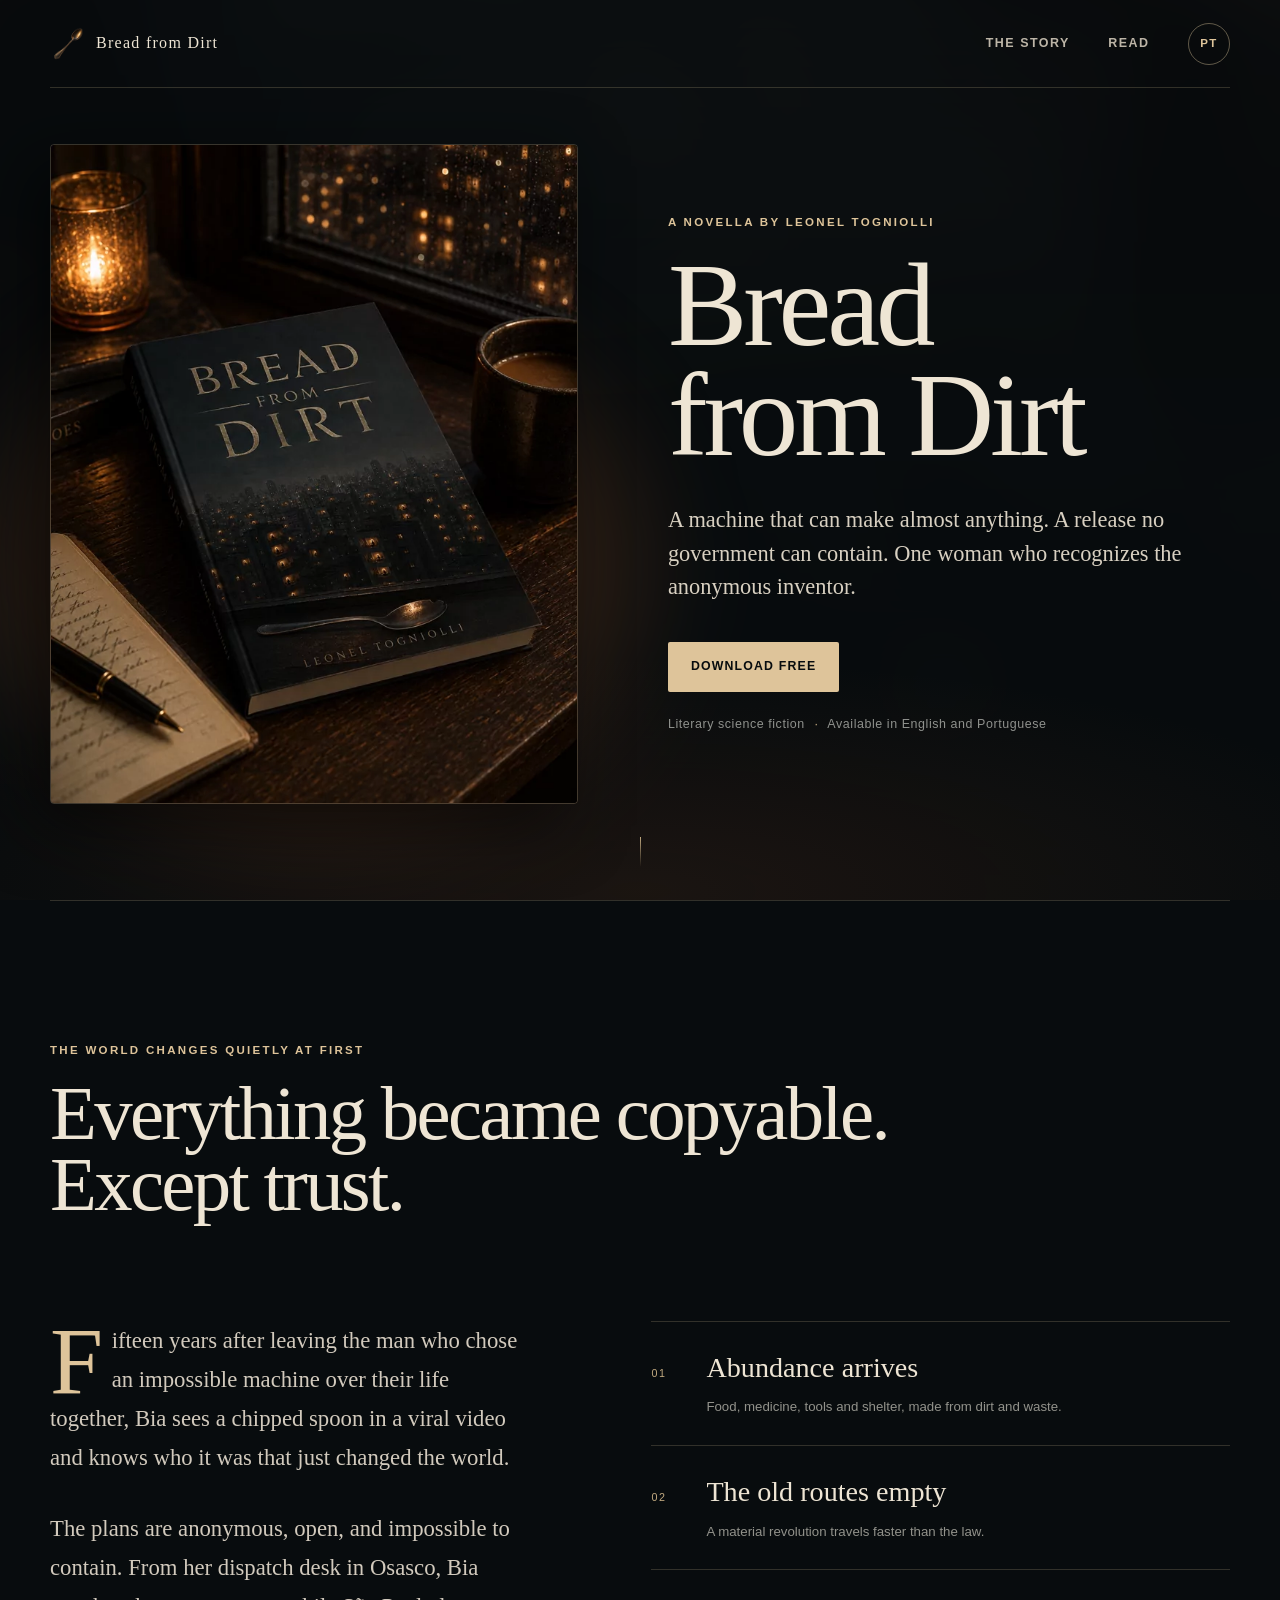
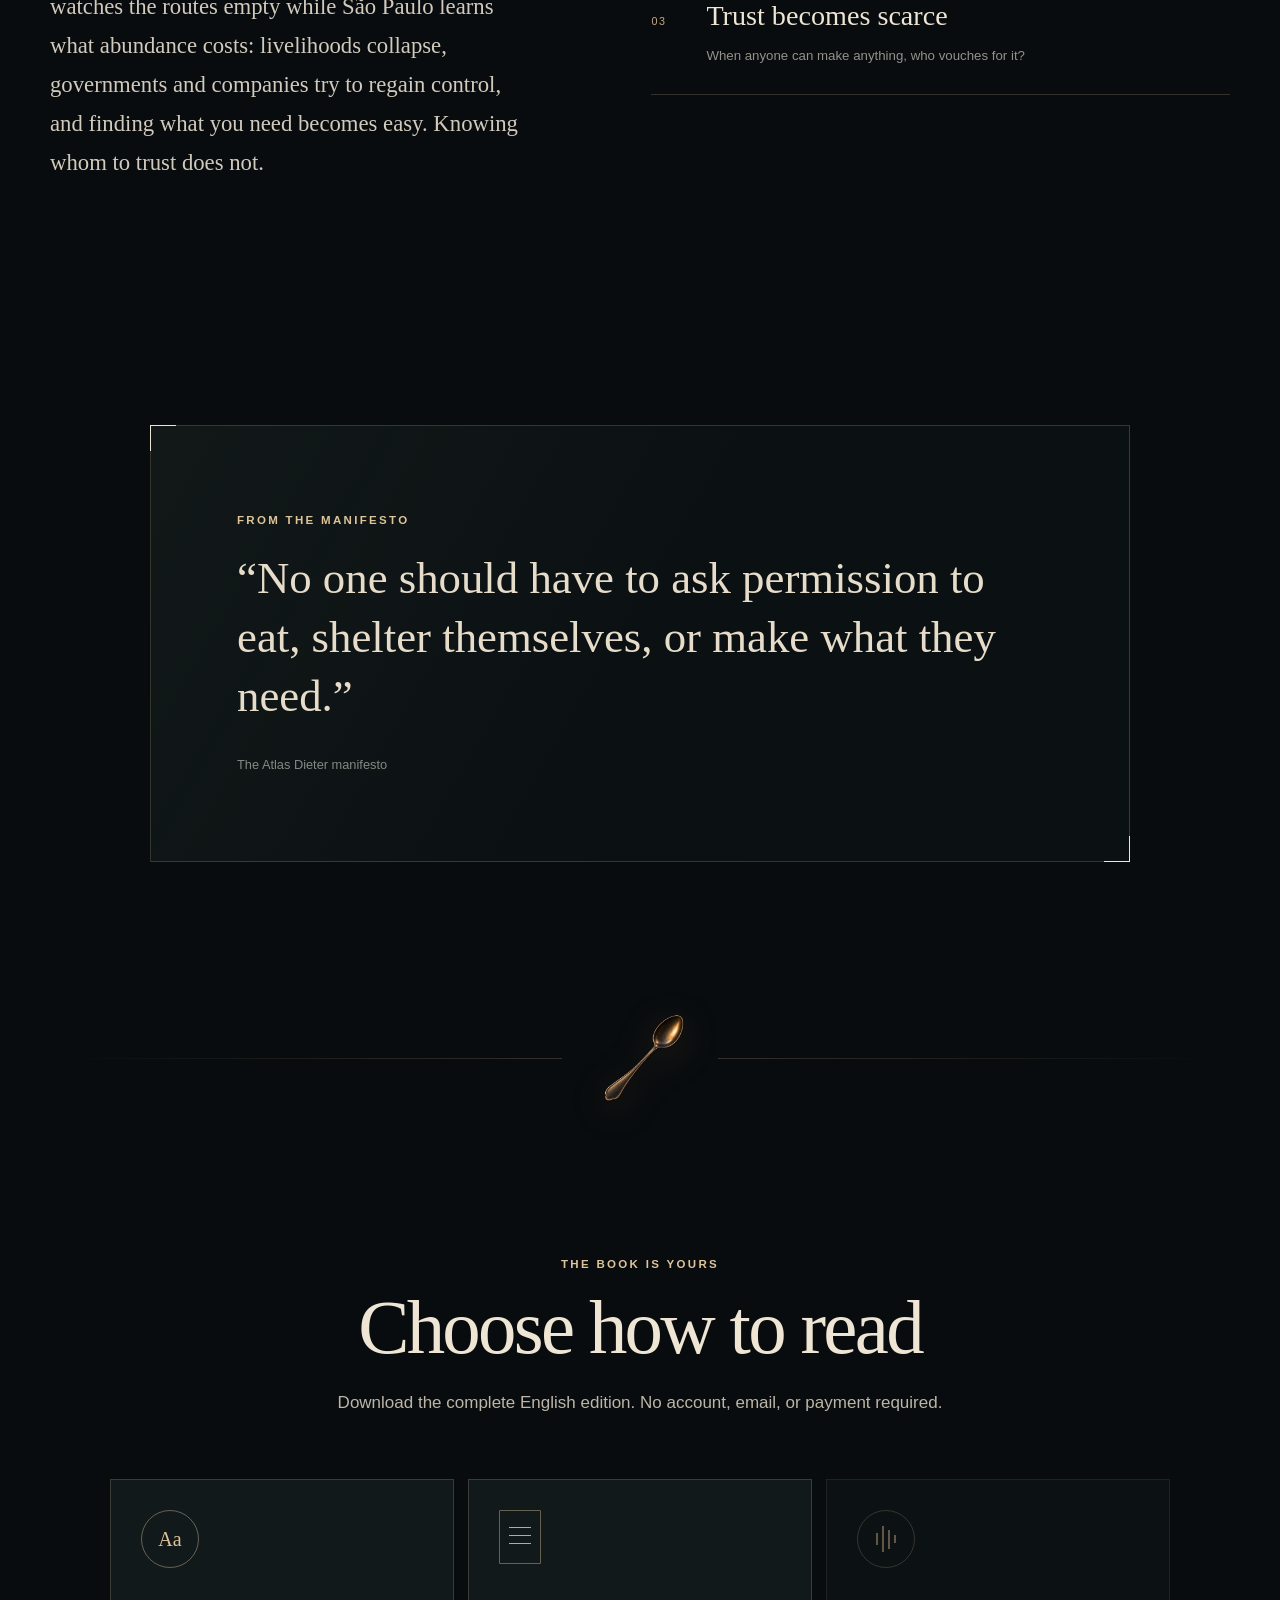
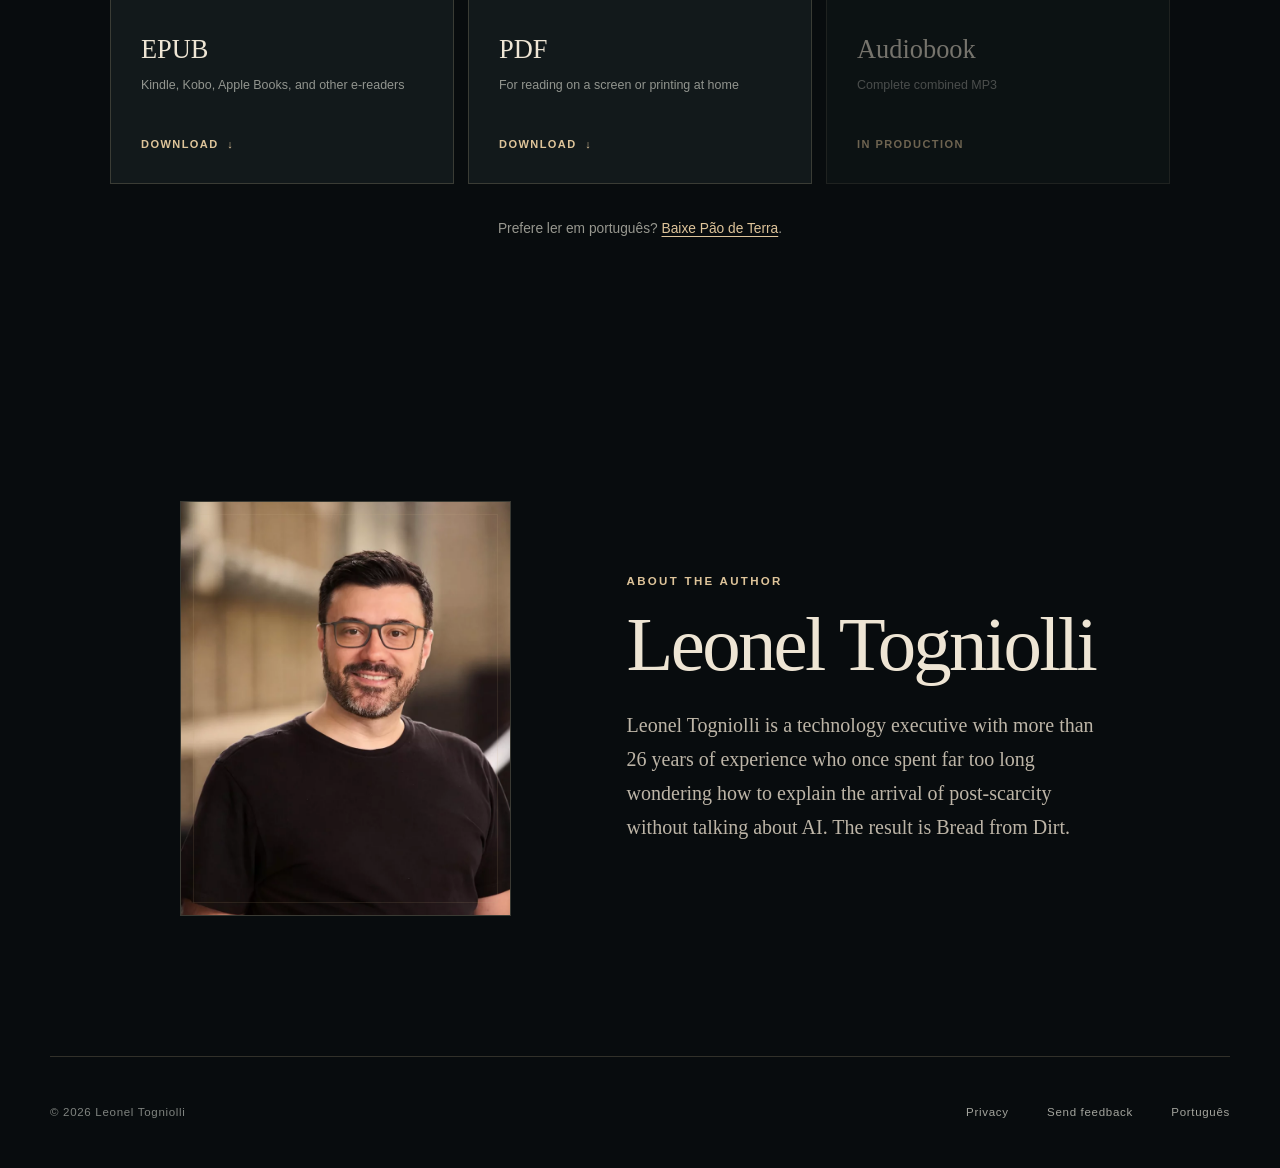
==== commit f9f995e7: "Publish 3e1bc92" ====
--- a/en/index.html
+++ b/en/index.html
@@ -181,26 +181,16 @@
     <p><span aria-hidden="true">©</span> <span data-current-year>2026</span> Leonel Togniolli</p>
     <nav aria-label="Footer navigation">
       <button type="button" class="text-button" data-open-privacy>Privacy</button>
+      <a href="mailto:contact@breadfromdirt.com">Send feedback</a>
       <a href="../pt-br/" hreflang="pt-BR" lang="pt-BR" data-language-switch="pt-br">Português</a>
     </nav>
   </footer>
-
-  <aside class="consent-banner" data-consent-banner hidden aria-labelledby="consent-title">
-    <div>
-      <strong id="consent-title">Help improve this page?</strong>
-      <p>With your permission, Google Analytics measures visits and download clicks. The site works exactly the same if you decline.</p>
-    </div>
-    <div class="consent-actions">
-      <button class="button button-quiet" type="button" data-consent="denied">Decline</button>
-      <button class="button button-primary" type="button" data-consent="granted">Allow analytics</button>
-    </div>
-  </aside>
 
   <dialog class="privacy-dialog" data-privacy-dialog aria-labelledby="privacy-title">
     <button class="dialog-close" type="button" data-close-privacy aria-label="Close privacy information">×</button>
     <p class="eyebrow">Your choice</p>
     <h2 id="privacy-title">Privacy and analytics</h2>
-    <p>This site uses no account, advertising, or download gate. If you allow analytics, Google Analytics receives page-view, language-switch, retailer-click, and download events. Analytics does not load before you consent.</p>
+    <p>This site uses no account, advertising, or download gate. Google Analytics loads by default and receives page-view, language-switch, retailer-click, and download events. You can stop measurement at any time from this panel.</p>
     <p data-analytics-unconfigured>The analytics measurement ID has not been configured, so no analytics is currently active.</p>
     <div class="dialog-actions" data-privacy-actions>
       <button class="button button-quiet" type="button" data-consent="denied">Do not measure</button>
@@ -208,7 +198,7 @@
     </div>
   </dialog>
 
-  <noscript><p class="noscript-note">JavaScript is only used for optional analytics, subtle animation, and configured audiobook or retailer links. EPUB and PDF downloads remain available.</p></noscript>
+  <noscript><p class="noscript-note">JavaScript is used for analytics, subtle animation, and configured audiobook or retailer links. EPUB and PDF downloads remain available.</p></noscript>
   <script type="module" src="../assets/site.js"></script>
 </body>
 </html>
--- a/assets/styles.css
+++ b/assets/styles.css
@@ -311,8 +311,7 @@
 
 .hero-actions,
 .gate-actions,
-.dialog-actions,
-.consent-actions {
+.dialog-actions {
   display: flex;
   flex-wrap: wrap;
   gap: 12px;
@@ -869,42 +868,6 @@
   text-decoration-color: var(--brass);
 }
 
-.consent-banner {
-  position: fixed;
-  z-index: 80;
-  right: 24px;
-  bottom: 24px;
-  display: grid;
-  max-width: 620px;
-  padding: 23px;
-  align-items: center;
-  border: 1px solid var(--line-strong);
-  border-radius: 3px;
-  background: rgba(13, 19, 21, 0.98);
-  box-shadow: 0 25px 70px rgba(0, 0, 0, 0.48);
-  grid-template-columns: 1fr auto;
-  gap: 24px;
-}
-
-.consent-banner strong {
-  font-family: var(--serif);
-  font-size: 1.15rem;
-  font-weight: 400;
-}
-
-.consent-banner p {
-  margin: 4px 0 0;
-  color: #a6a79f;
-  font-size: 0.74rem;
-  line-height: 1.45;
-}
-
-.consent-banner .button {
-  min-height: 42px;
-  padding: 9px 14px;
-  font-size: 0.65rem;
-}
-
 .privacy-dialog {
   width: min(600px, calc(100vw - 32px));
   padding: clamp(30px, 6vw, 55px);
@@ -1166,14 +1129,6 @@
     gap: 12px;
   }
 
-  .consent-banner {
-    right: 12px;
-    bottom: 12px;
-    left: 12px;
-    padding: 18px;
-    grid-template-columns: 1fr;
-    gap: 15px;
-  }
 }
 
 @media (max-width: 430px) {
@@ -1181,8 +1136,6 @@
   .hero-actions .button,
   .gate-actions,
   .gate-actions .button,
-  .consent-actions,
-  .consent-actions .button,
   .dialog-actions,
   .dialog-actions .button {
     width: 100%;
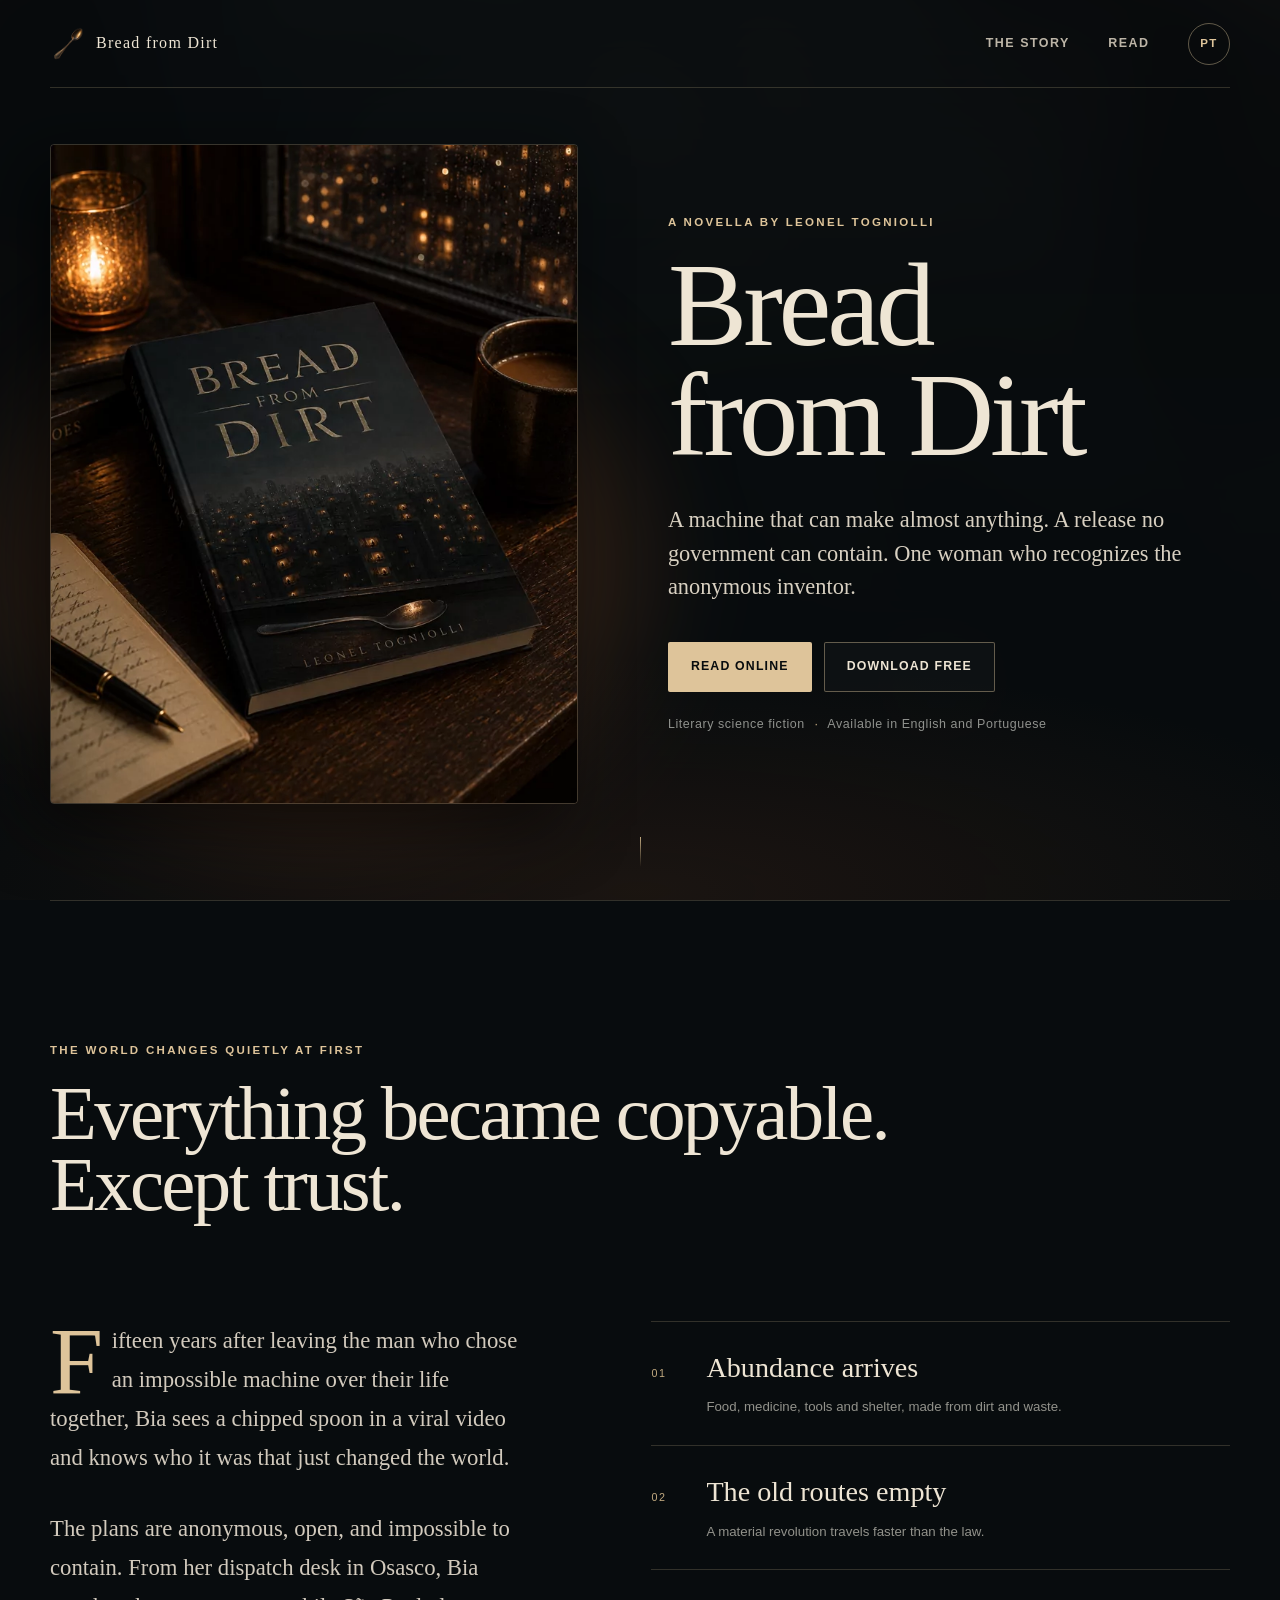
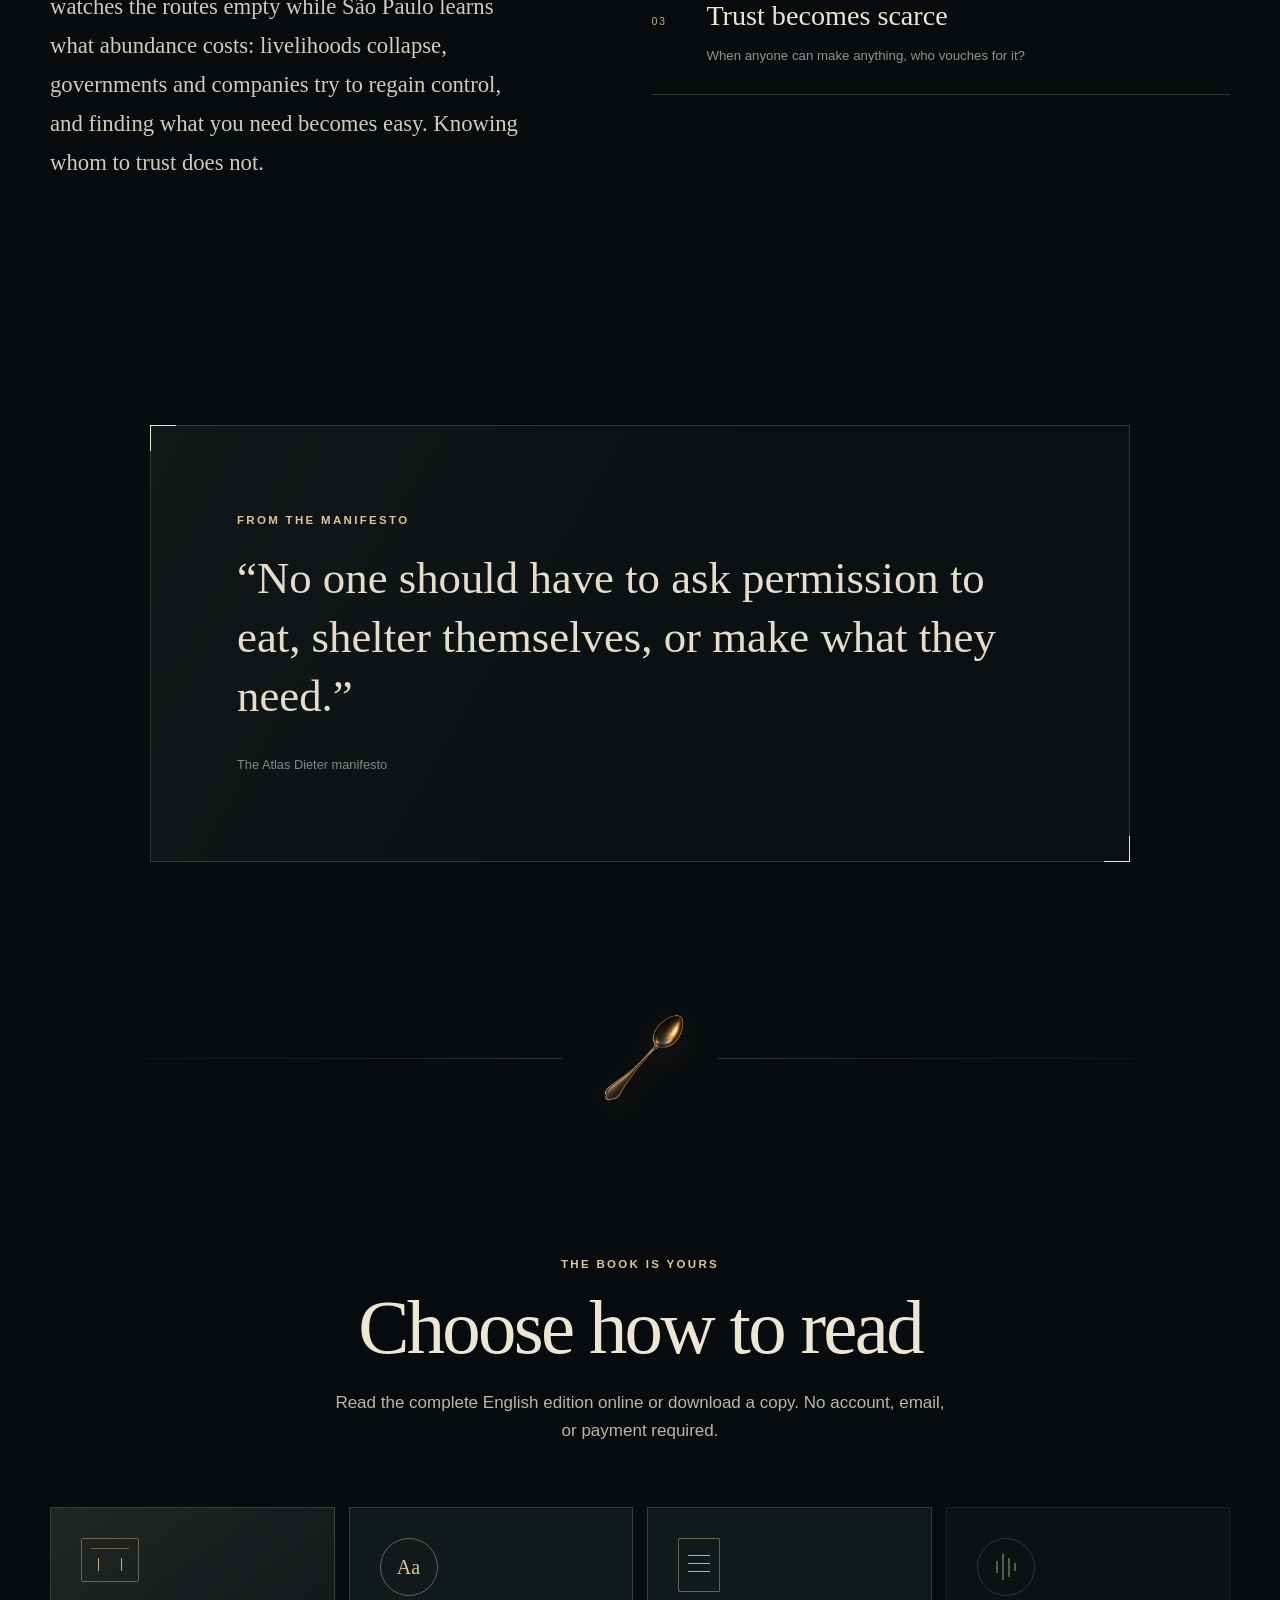
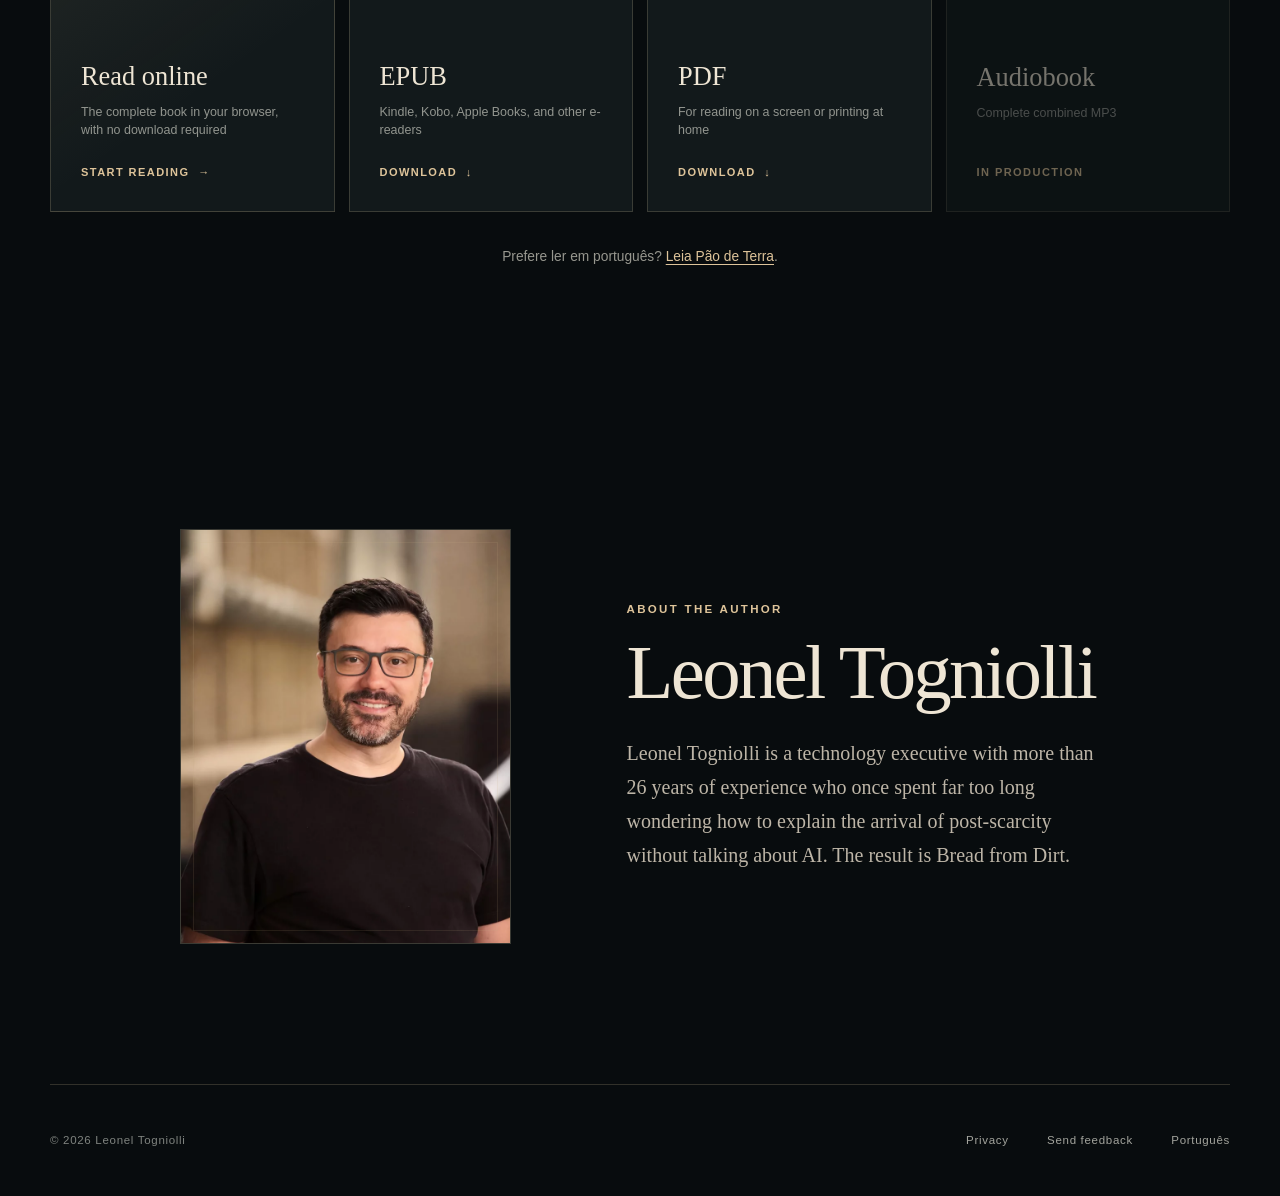
==== commit 41d04b57: "Publish 8b248e8" ====
--- a/en/index.html
+++ b/en/index.html
@@ -8,17 +8,17 @@
   <meta property="og:type" content="book">
   <meta property="og:title" content="Bread from Dirt | Leonel Togniolli">
   <meta property="og:description" content="A machine that can make almost anything. A release no government can contain. One woman who recognizes the anonymous inventor.">
-  <meta property="og:image" content="https://ltogniolli.github.io/bread-from-dirt/assets/brand-mark-social.jpg">
+  <meta property="og:image" content="https://breadfromdirt.com/assets/brand-mark-social.jpg">
   <meta property="og:image:width" content="1200">
   <meta property="og:image:height" content="1200">
   <meta property="og:image:alt" content="A glowing spoon above São Paulo at night">
-  <meta property="og:url" content="https://ltogniolli.github.io/bread-from-dirt/en/">
+  <meta property="og:url" content="https://breadfromdirt.com/en/">
   <meta property="og:locale" content="en_US">
   <meta name="twitter:card" content="summary_large_image">
-  <link rel="canonical" href="https://ltogniolli.github.io/bread-from-dirt/en/">
-  <link rel="alternate" hreflang="en" href="https://ltogniolli.github.io/bread-from-dirt/en/">
-  <link rel="alternate" hreflang="pt-BR" href="https://ltogniolli.github.io/bread-from-dirt/pt-br/">
-  <link rel="alternate" hreflang="x-default" href="https://ltogniolli.github.io/bread-from-dirt/">
+  <link rel="canonical" href="https://breadfromdirt.com/en/">
+  <link rel="alternate" hreflang="en" href="https://breadfromdirt.com/en/">
+  <link rel="alternate" hreflang="pt-BR" href="https://breadfromdirt.com/pt-br/">
+  <link rel="alternate" hreflang="x-default" href="https://breadfromdirt.com/">
   <link rel="icon" href="../assets/brand-mark-64.png" type="image/png">
   <link rel="stylesheet" href="../assets/styles.css">
   <script>document.documentElement.classList.add("js");</script>
@@ -31,8 +31,8 @@
     "inLanguage": "en",
     "genre": ["Science fiction", "Literary fiction"],
     "isAccessibleForFree": true,
-    "image": "https://ltogniolli.github.io/bread-from-dirt/assets/cover-en.png",
-    "url": "https://ltogniolli.github.io/bread-from-dirt/en/"
+    "image": "https://breadfromdirt.com/assets/cover-en.png",
+    "url": "https://breadfromdirt.com/en/"
   }
   </script>
   <title>Bread from Dirt | Leonel Togniolli</title>
@@ -80,7 +80,8 @@
           <h1 id="book-title">Bread<br>from Dirt</h1>
           <p class="hero-deck">A machine that can make almost anything. A release no government can contain. One woman who recognizes the anonymous inventor.</p>
           <div class="hero-actions">
-            <a class="button button-primary" href="#downloads">Download free</a>
+            <a class="button button-primary" href="read/" data-online-reader>Read online</a>
+            <a class="button button-secondary" href="#downloads">Download free</a>
             <a class="button button-secondary" href="#support" data-support-link hidden>Buy to support the author</a>
           </div>
           <p class="book-meta">Literary science fiction <span aria-hidden="true">·</span> Available in English and Portuguese</p>
@@ -126,9 +127,14 @@
       <div class="section-heading centered reveal">
         <p class="eyebrow">The book is yours</p>
         <h2 id="downloads-title">Choose how to read</h2>
-        <p>Download the complete English edition. No account, email, or payment required.</p>
+        <p>Read the complete English edition online or download a copy. No account, email, or payment required.</p>
       </div>
       <div class="format-grid reveal">
+        <a class="format-card format-card-online" href="read/" data-online-reader>
+          <span class="format-icon format-icon-online" aria-hidden="true"><i></i></span>
+          <span class="format-copy"><strong>Read online</strong><small>The complete book in your browser, with no download required</small></span>
+          <span class="format-action">Start reading <span aria-hidden="true">→</span></span>
+        </a>
         <a class="format-card" href="../downloads/bread-from-dirt.epub" download data-download="epub">
           <span class="format-icon" aria-hidden="true">Aa</span>
           <span class="format-copy"><strong>EPUB</strong><small>Kindle, Kobo, Apple Books, and other e-readers</small></span>
@@ -145,7 +151,7 @@
           <span class="format-action" data-availability>In production</span>
         </a>
       </div>
-      <p class="edition-switch reveal">Prefere ler em português? <a href="../pt-br/#downloads" hreflang="pt-BR" lang="pt-BR" data-language-switch="pt-br">Baixe Pão de Terra</a>.</p>
+      <p class="edition-switch reveal">Prefere ler em português? <a href="../pt-br/read/" hreflang="pt-BR" lang="pt-BR" data-language-switch="pt-br">Leia Pão de Terra</a>.</p>
     </section>
 
     <section class="support section" id="support" aria-labelledby="support-title" data-support-section hidden>
@@ -190,7 +196,7 @@
     <button class="dialog-close" type="button" data-close-privacy aria-label="Close privacy information">×</button>
     <p class="eyebrow">Your choice</p>
     <h2 id="privacy-title">Privacy and analytics</h2>
-    <p>This site uses no account, advertising, or download gate. Google Analytics loads by default and receives page-view, language-switch, retailer-click, and download events. You can stop measurement at any time from this panel.</p>
+    <p>This site uses no account, advertising, or download gate. Google Analytics loads by default and receives page-view, language-switch, online-reading, retailer-click, and download events. You can stop measurement at any time from this panel.</p>
     <p data-analytics-unconfigured>The analytics measurement ID has not been configured, so no analytics is currently active.</p>
     <div class="dialog-actions" data-privacy-actions>
       <button class="button button-quiet" type="button" data-consent="denied">Do not measure</button>
--- a/assets/styles.css
+++ b/assets/styles.css
@@ -593,9 +593,9 @@
 
 .format-grid {
   display: grid;
-  max-width: 1060px;
+  max-width: 1180px;
   margin: 62px auto 0;
-  grid-template-columns: repeat(3, 1fr);
+  grid-template-columns: repeat(4, 1fr);
   gap: 14px;
 }
 
@@ -653,6 +653,39 @@
   content: "";
   background: var(--brass);
   box-shadow: 0 8px 0 var(--brass), 0 16px 0 var(--brass);
+}
+
+.format-card-online {
+  background:
+    linear-gradient(145deg, rgba(194, 170, 128, 0.09), transparent 58%),
+    var(--panel);
+}
+
+.format-icon-online {
+  position: relative;
+  width: 58px;
+  height: 44px;
+  border-radius: 2px;
+}
+
+.format-icon-online::before {
+  position: absolute;
+  top: 9px;
+  right: 9px;
+  left: 9px;
+  height: 1px;
+  content: "";
+  background: var(--line-strong);
+}
+
+.format-icon-online i {
+  position: absolute;
+  right: 16px;
+  bottom: 10px;
+  left: 16px;
+  height: 13px;
+  border-right: 1px solid var(--brass);
+  border-left: 1px solid var(--brass);
 }
 
 .format-icon-audio {
@@ -945,6 +978,361 @@
     var(--ink);
 }
 
+/* Online reader */
+
+.reader-page {
+  --reader-font-size: 1.14rem;
+  background:
+    radial-gradient(circle at 50% 12%, rgba(171, 100, 56, 0.12), transparent 30%),
+    var(--ink);
+}
+
+.reader-progress {
+  position: fixed;
+  z-index: 80;
+  top: 0;
+  right: 0;
+  left: 0;
+  height: 3px;
+  background: rgba(255, 255, 255, 0.05);
+}
+
+.reader-progress span {
+  display: block;
+  width: 100%;
+  height: 100%;
+  transform: scaleX(0);
+  transform-origin: left center;
+  background: var(--brass-bright);
+}
+
+.reader-header {
+  position: sticky;
+  z-index: 50;
+  top: 0;
+  display: flex;
+  width: 100%;
+  height: 76px;
+  padding-inline: max(24px, calc((100vw - 1180px) / 2));
+  align-items: center;
+  justify-content: space-between;
+  border-bottom: 1px solid var(--line);
+  background: rgba(8, 12, 14, 0.92);
+  backdrop-filter: blur(16px);
+}
+
+.reader-header-actions {
+  display: flex;
+  align-items: center;
+  gap: clamp(14px, 2.4vw, 32px);
+}
+
+.reader-font-controls {
+  display: inline-flex;
+  overflow: hidden;
+  border: 1px solid var(--line-strong);
+  border-radius: 2px;
+}
+
+.reader-font-controls button {
+  width: 38px;
+  height: 36px;
+  padding: 0;
+  border: 0;
+  background: transparent;
+  color: var(--paper-muted);
+  cursor: pointer;
+  font-family: var(--serif);
+  font-size: 0.8rem;
+}
+
+.reader-font-controls button + button {
+  border-left: 1px solid var(--line);
+}
+
+.reader-font-controls button:hover:not(:disabled) {
+  background: rgba(194, 170, 128, 0.1);
+  color: var(--paper);
+}
+
+.reader-font-controls button:disabled {
+  cursor: default;
+  opacity: 0.3;
+}
+
+.reader-intro {
+  display: grid;
+  width: min(900px, calc(100vw - 48px));
+  min-height: calc(100svh - 76px);
+  margin-inline: auto;
+  padding-block: clamp(70px, 10vw, 130px);
+  align-items: center;
+  grid-template-columns: minmax(190px, 300px) minmax(330px, 1fr);
+  gap: clamp(48px, 9vw, 110px);
+}
+
+.reader-intro > img {
+  width: 100%;
+  height: auto;
+  border: 1px solid rgba(221, 197, 156, 0.26);
+  box-shadow: -16px 24px 65px rgba(0, 0, 0, 0.58);
+}
+
+.reader-intro h1 {
+  margin: 0;
+  font-family: var(--serif);
+  font-size: clamp(4rem, 9vw, 7.8rem);
+  font-weight: 400;
+  letter-spacing: -0.045em;
+  line-height: 0.92;
+}
+
+.reader-intro div > p:not(.eyebrow) {
+  max-width: 500px;
+  margin: 28px 0 34px;
+  color: var(--paper-muted);
+  font-family: var(--serif);
+  font-size: 1.2rem;
+}
+
+.reader-layout {
+  display: grid;
+  width: min(1120px, calc(100vw - 48px));
+  margin: 0 auto clamp(90px, 12vw, 170px);
+  align-items: start;
+  grid-template-columns: 250px minmax(0, 760px);
+  justify-content: space-between;
+  gap: clamp(44px, 7vw, 100px);
+}
+
+.reader-sidebar {
+  position: sticky;
+  top: 106px;
+  max-height: calc(100vh - 130px);
+  overflow: auto;
+  scrollbar-color: var(--line-strong) transparent;
+}
+
+.reader-contents {
+  border-top: 1px solid var(--line-strong);
+  border-bottom: 1px solid var(--line);
+}
+
+.reader-contents summary {
+  padding: 15px 2px;
+  color: var(--brass-bright);
+  cursor: pointer;
+  font-size: 0.7rem;
+  font-weight: 750;
+  letter-spacing: 0.16em;
+  list-style-position: inside;
+  text-transform: uppercase;
+}
+
+.reader-contents nav {
+  padding: 5px 0 22px;
+}
+
+.reader-toc-list,
+.reader-toc-list ol {
+  margin: 0;
+  padding: 0;
+  list-style: none;
+}
+
+.reader-toc-list > li + li {
+  margin-top: 20px;
+}
+
+.reader-toc-list ol {
+  margin-top: 7px;
+  padding-left: 13px;
+  border-left: 1px solid var(--line);
+}
+
+.reader-toc-list a {
+  display: block;
+  padding: 4px 0;
+  color: #8f938f;
+  font-size: 0.72rem;
+  line-height: 1.35;
+  text-decoration: none;
+  transition: color 150ms ease;
+}
+
+.reader-toc-list a:hover {
+  color: var(--paper);
+}
+
+.reader-toc-list .reader-toc-act {
+  color: var(--paper-muted);
+  font-size: 0.76rem;
+  font-weight: 680;
+}
+
+.reader-book {
+  overflow: hidden;
+  border: 1px solid rgba(93, 70, 45, 0.22);
+  background: #f1eadc;
+  color: #28221b;
+  box-shadow: 0 35px 110px rgba(0, 0, 0, 0.48);
+  font-family: var(--serif);
+  font-size: var(--reader-font-size);
+  line-height: 1.78;
+}
+
+.reader-act,
+.reader-chapter {
+  scroll-margin-top: 105px;
+}
+
+.reader-act-opening {
+  display: grid;
+  min-height: 440px;
+  padding: clamp(55px, 10vw, 105px);
+  place-content: center;
+  border-top: 1px solid rgba(64, 47, 31, 0.22);
+  border-bottom: 1px solid rgba(64, 47, 31, 0.2);
+  background:
+    radial-gradient(circle at 50% 45%, rgba(160, 112, 68, 0.12), transparent 45%),
+    #e9dfce;
+  text-align: center;
+}
+
+.reader-act:first-child .reader-act-opening {
+  border-top: 0;
+}
+
+.reader-act-opening p {
+  margin: 0 0 22px;
+  color: #8b623d;
+  font-family: var(--sans);
+  font-size: 0.68rem;
+  font-weight: 760;
+  letter-spacing: 0.22em;
+  text-transform: uppercase;
+}
+
+.reader-act-opening h2 {
+  max-width: 580px;
+  margin: 0;
+  font-size: clamp(3rem, 6vw, 4em);
+  font-weight: 400;
+  letter-spacing: -0.04em;
+  line-height: 1;
+}
+
+.reader-chapter {
+  padding: clamp(62px, 10vw, 112px) clamp(28px, 10vw, 96px);
+}
+
+.reader-chapter + .reader-chapter {
+  border-top: 1px solid rgba(68, 50, 32, 0.16);
+}
+
+.reader-chapter > h3 {
+  margin: 0 0 2.1em;
+  color: #201a14;
+  font-size: clamp(2.3rem, 5vw, 3.1em);
+  font-weight: 400;
+  letter-spacing: -0.035em;
+  line-height: 1.1;
+  text-align: center;
+}
+
+.reader-chapter p {
+  margin: 0;
+}
+
+.reader-chapter p + p {
+  margin-top: 1.25em;
+}
+
+.reader-chapter em {
+  font-style: italic;
+}
+
+.reader-chapter blockquote {
+  margin: 2em 0;
+  padding-left: 1.5em;
+  border-left: 2px solid #a67d51;
+  color: #544536;
+}
+
+.reader-chapter .scene-break {
+  display: block;
+  width: 76px;
+  height: 30px;
+  margin: 3.6em auto;
+  overflow: visible;
+  border: 0;
+  text-align: center;
+}
+
+.reader-chapter .scene-break::after {
+  content: "•  •  •";
+  color: #9a744d;
+  font-family: var(--sans);
+  font-size: 0.62rem;
+  letter-spacing: 0.2em;
+}
+
+.reader-end {
+  padding: clamp(70px, 11vw, 120px) clamp(28px, 10vw, 96px);
+  border-top: 1px solid rgba(68, 50, 32, 0.2);
+  background: #e8decc;
+  text-align: center;
+}
+
+.reader-end > img {
+  width: 100px;
+  height: 100px;
+  margin: 0 auto 28px;
+  object-fit: contain;
+}
+
+.reader-end .eyebrow {
+  color: #8b623d;
+}
+
+.reader-end h2 {
+  margin: 0;
+  font-size: clamp(2.5rem, 6vw, 3.6em);
+  font-weight: 400;
+  letter-spacing: -0.035em;
+  line-height: 1;
+}
+
+.reader-end > p:not(.eyebrow) {
+  max-width: 530px;
+  margin: 25px auto 0;
+  color: #665747;
+}
+
+.reader-end-actions {
+  display: flex;
+  margin-top: 34px;
+  flex-wrap: wrap;
+  justify-content: center;
+  gap: 10px;
+  font-family: var(--sans);
+}
+
+.reader-end .button-quiet {
+  border-color: rgba(58, 42, 27, 0.35);
+  background: rgba(255, 255, 255, 0.18);
+  color: #28221b;
+}
+
+.reader-end .button-quiet:hover {
+  border-color: #6d4e32;
+  background: rgba(255, 255, 255, 0.45);
+}
+
+.reader-footer {
+  width: min(1120px, calc(100vw - 48px));
+}
+
 .gate-card {
   width: min(650px, calc(100vw - 42px));
   padding: clamp(45px, 8vw, 80px);
@@ -981,6 +1369,33 @@
   justify-content: center;
 }
 
+@media (max-width: 1080px) {
+  .reader-layout {
+    width: min(780px, calc(100vw - 48px));
+    grid-template-columns: 1fr;
+    gap: 28px;
+  }
+
+  .reader-sidebar {
+    position: relative;
+    top: auto;
+    z-index: 2;
+    max-height: none;
+    overflow: visible;
+  }
+
+  .reader-contents {
+    padding-inline: 18px;
+    border: 1px solid var(--line);
+    background: var(--panel);
+  }
+
+  .reader-contents nav {
+    max-height: 55vh;
+    overflow: auto;
+  }
+}
+
 @media (max-width: 960px) {
   :root {
     --page: min(100% - 38px, 760px);
@@ -1008,6 +1423,10 @@
   .format-card {
     min-height: 280px;
     padding: 24px;
+  }
+
+  .format-grid {
+    grid-template-columns: repeat(2, 1fr);
   }
 
   .support-inner {
@@ -1028,6 +1447,11 @@
 
   .site-header {
     height: 72px;
+  }
+
+  .reader-header {
+    height: 68px;
+    padding-inline: 16px;
   }
 
   .wordmark {
@@ -1127,6 +1551,41 @@
     align-items: flex-start;
     flex-direction: column;
     gap: 12px;
+  }
+
+  .reader-intro {
+    width: min(560px, calc(100vw - 32px));
+    min-height: auto;
+    padding-block: 65px 85px;
+    grid-template-columns: 1fr;
+    gap: 42px;
+    text-align: center;
+  }
+
+  .reader-intro > img {
+    width: min(220px, 65vw);
+    justify-self: center;
+  }
+
+  .reader-intro h1 {
+    font-size: clamp(3.8rem, 18vw, 6.5rem);
+  }
+
+  .reader-intro div > p:not(.eyebrow) {
+    margin-inline: auto;
+  }
+
+  .reader-layout,
+  .reader-footer {
+    width: calc(100vw - 32px);
+  }
+
+  .reader-act-opening {
+    min-height: 350px;
+  }
+
+  .reader-chapter {
+    padding-block: 65px;
   }
 
 }
@@ -1137,8 +1596,18 @@
   .gate-actions,
   .gate-actions .button,
   .dialog-actions,
-  .dialog-actions .button {
+  .dialog-actions .button,
+  .reader-end-actions,
+  .reader-end-actions .button {
     width: 100%;
+  }
+
+  .reader-header-actions {
+    gap: 10px;
+  }
+
+  .reader-font-controls button {
+    width: 34px;
   }
 
   .excerpt-frame {
